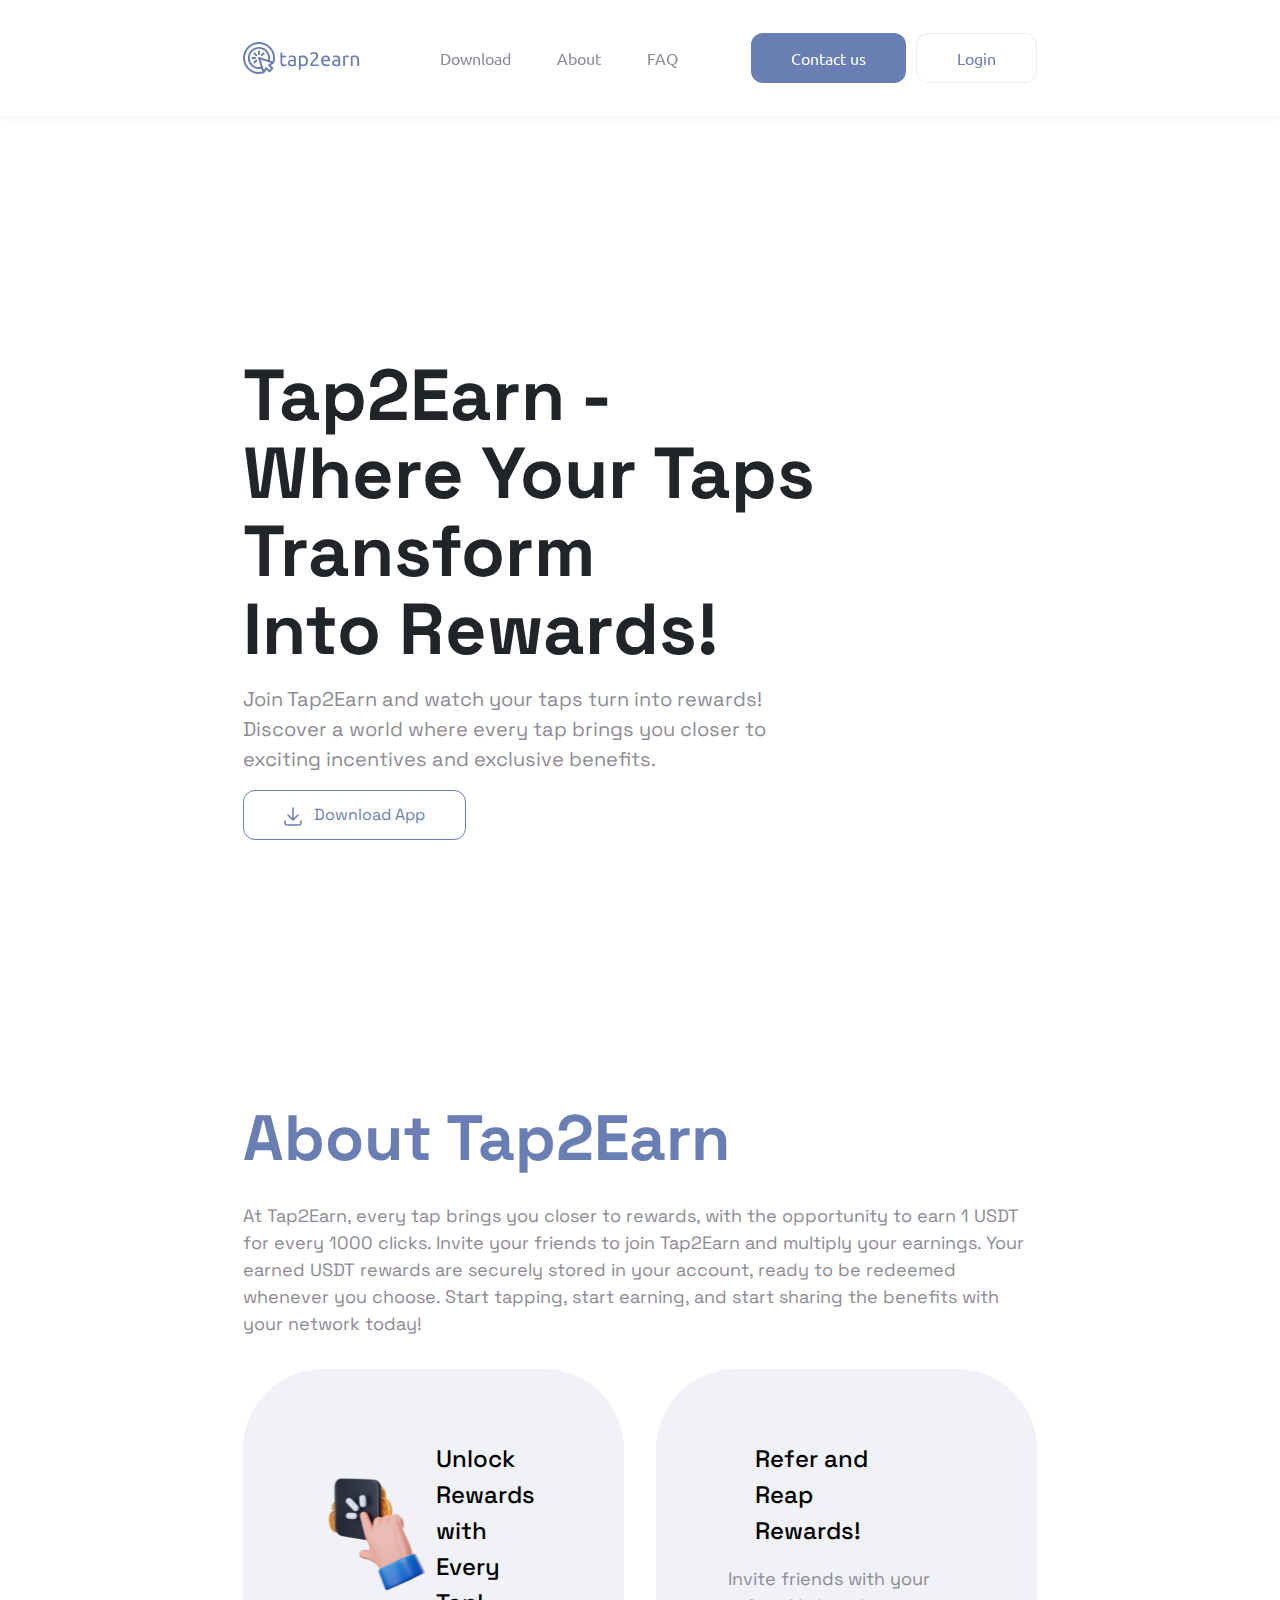
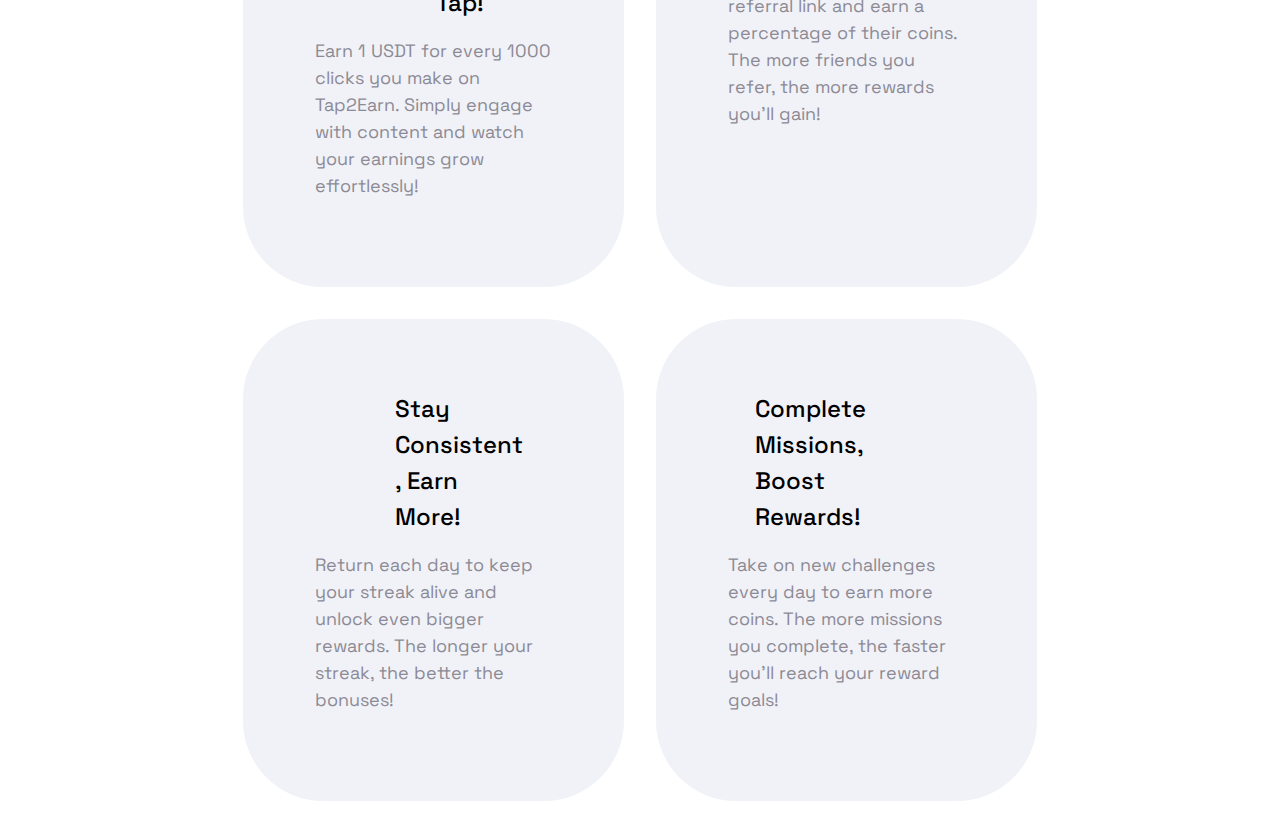
==== index.html @ a7a3ed44 "BA" ====
<!DOCTYPE html>
<html lang="en">

<head>
    <meta charset="UTF-8">
    <meta name="viewport" content="width=device-width, initial-scale=1.0">

    <link rel="preconnect" href="https://fonts.googleapis.com">
    <link rel="preconnect" href="https://fonts.gstatic.com" crossorigin>
    <link
        href="https://fonts.googleapis.com/css2?family=Funnel+Sans:ital,wght@0,300..800;1,300..800&family=Montserrat:ital,wght@0,100..900;1,100..900&family=Space+Grotesk:wght@300..700&family=Ubuntu:ital,wght@0,300;0,400;0,500;0,700;1,300;1,400;1,500;1,700&display=swap"
        rel="stylesheet">

    <link rel="preconnect" href="https://fonts.googleapis.com">
    <link rel="preconnect" href="https://fonts.gstatic.com" crossorigin>
    <link
        href="https://fonts.googleapis.com/css2?family=Funnel+Sans:ital,wght@0,300..800;1,300..800&family=Montserrat:ital,wght@0,100..900;1,100..900&family=Ubuntu:ital,wght@0,300;0,400;0,500;0,700;1,300;1,400;1,500;1,700&display=swap"
        rel="stylesheet">
    <link rel="stylesheet" href="https://cdnjs.cloudflare.com/ajax/libs/font-awesome/6.6.0/css/all.min.css"
        integrity="sha512-Kc323vGBEqzTmouAECnVceyQqyqdsSiqLQISBL29aUW4U/M7pSPA/gEUZQqv1cwx4OnYxTxve5UMg5GT6L4JJg=="
        crossorigin="anonymous" referrerpolicy="no-referrer" />
    <link href="https://cdn.jsdelivr.net/npm/bootstrap@5.3.3/dist/css/bootstrap.min.css" rel="stylesheet"
        integrity="sha384-QWTKZyjpPEjISv5WaRU9OFeRpok6YctnYmDr5pNlyT2bRjXh0JMhjY6hW+ALEwIH" crossorigin="anonymous">
    <link rel="stylesheet" href="/assets/css/style.css">
    <title>Document</title>
</head>

<body>

    <section id="navbar" class="navbar">
        <div class="narrowContainer">
            <nav class="nav">
                <div class="logo">
                    <img src="./assets/images/mainLogo.svg" alt="">
                </div>
                <div class="navItems">
                    <a href="#hero">Download</a>
                    <a href="#about">About</a>
                    <a href="">FAQ</a>
                </div>
                <div class="loginActions">
                    <button class="mainBtn blueBtn">Contact us</button>
                    <button class="mainBtn grayBorderBtn">Login</button>
                </div>
            </nav>
        </div>
    </section>

    <section id="hero" class="hero">
        <div class="narrowContainer">
            <div class="title">
                Tap2Earn - <br>
                Where Your Taps <br>
                Transform <br>
                Into Rewards!
            </div>
            <div class="subtitle">
                Join Tap2Earn and watch your taps turn into rewards! <br>
                Discover a world where every tap brings you closer to <br>
                exciting incentives and exclusive benefits. <br>
            </div>
            <button class="mainBtn blueBorderBtn">
                <img src="./assets/images/download.svg" alt="download" class="me-2">
                Download App
            </button>
        </div>
    </section>


    <section id="about" class="about">
        <div class="narrowContainer aboutContainer">
            <div class="title col-12">
                About Tap2Earn
            </div>
            <div class="subtitle col-12">
                At Tap2Earn, every tap brings you closer to rewards, with the opportunity to earn 1 USDT for every 1000
                clicks. Invite your friends to join Tap2Earn and multiply your earnings. Your earned USDT rewards are
                securely stored in your account, ready to be redeemed whenever you choose. Start tapping, start earning,
                and start sharing the benefits with your network today!
            </div>

            <div class="cardContainer col-xl-6 col-md-12 col-sm-12 pe-3 py-3">
                <div class="card rounded">
                    <div class="top">
                        <img src="./assets/images/card1.svg" alt="">
                        <div class="title">Unlock Rewards with Every Tap!</div>
                    </div>
                    <div class="subtitle">
                        Earn 1 USDT for every 1000 clicks you make on Tap2Earn. Simply engage with content and watch
                        your earnings grow effortlessly!
                    </div>
                </div>
            </div>

            <div class="cardContainer col-xl-6 col-md-12 col-sm-12 ps-3 py-3">
                <div class="card rounded">
                    <div class="top">
                        <div class="title">Refer and Reap Rewards!</div>
                        <img src="./assets/images/card2.svg" alt="">
                    </div>
                    <div class="subtitle">
                        Invite friends with your referral link and earn a percentage of their coins. The more friends
                        you refer, the more rewards you’ll gain!
                    </div>
                </div>
            </div>

            <div class="cardContainer col-xl-6 col-md-12 col-sm-12 pe-3 py-3">
                <div class="card rounded">
                    <div class="top">
                        <img src="./assets/images/card3.svg" alt="">
                        <div class="title">Stay Consistent, Earn More!</div>
                    </div>
                    <div class="subtitle">
                        Return each day to keep your streak alive and unlock even bigger rewards. The longer your
                        streak, the better the bonuses!
                    </div>
                </div>
            </div>

            <div class="cardContainer col-xl-6 col-md-12 col-sm-12 ps-3 py-3">
                <div class="card rounded">
                    <div class="top">
                        <div class="title">Complete Missions, Boost Rewards!</div>
                        <img src="./assets/images/card4.svg" alt="">
                    </div>
                    <div class="subtitle">
                        Take on new challenges every day to earn more coins. The more missions you complete, the faster
                        you’ll reach your reward goals!
                    </div>
                </div>
            </div>

        </div>
    </section>

</body>

</html>
---- assets/css/style.css ----
/* Variables */

:root {
    --gray: #8D8A95;
    --lightGray: #ECEBEC;
    --blue:#697FB4;
    --white : #fff;
    --cardGray: #F0F2F8;

    --btnRadius: 12px;
  }



/* Common */


*{
    margin: 0;
    padding: 0;
    box-sizing: border-box;
}

body{
    font-family: "Ubuntu", serif;
}

.narrowContainer{
    width: 62% !important;
    margin: 0 auto;
}

.mainBtn{
    outline: none;
    background-color: transparent;
    padding: 12px 40px;
    border-radius: var(--btnRadius);
    border: none;
    font-weight: 400;
    width: fit-content;
}

.blueBtn{
    background-color: var(--blue);
    color: var(--white)
}

.grayBorderBtn{
    border: 1px solid var(--lightGray);
    color: var(--blue);
}

.blueBorderBtn{
    border: 1px solid var(--blue);
    color: var(--blue);
}

.rounded{
    border-radius: 80px !important;
}

.halfRounded{
    border-radius: 80px;
    border-top-right-radius: 0;
    border-bottom-left-radius: 0;
}


/* Navbar */


.navbar{
    box-shadow: 0px 4px 4px 0px #697FB40F;
    background-color: var(--white);
    position: sticky;
    top: 0;
}

.nav{
    height: 100px;
    width: 100%;
    display: flex;
    justify-content: space-between;
    align-items: center;
}

.navbar .logo{
    cursor: pointer;
}

.navbar .navItems{
    width: 30%;
    display: flex;
    justify-content: space-between;
    font-weight: 400;
}

.navbar .navItems a{
    color: var(--gray);
    text-decoration: none;
}

.navbar .loginActions{
    display: flex;
    gap: 10px;
}


/* Hero */

.hero{
    margin-top: 240px;
    font-family: "Space Grotesk", sans-serif;
}

.hero .title{
    font-size: 72px;
    font-weight: 700;
    cursor: default;
    line-height: 78px;
}

.hero .subtitle{
    margin: 16px 0;
    color: var(--gray);
    font-size: 20px;
}


/* About */

.about{
    font-family: "Space Grotesk", sans-serif;
    margin-top: 250px;
}

.aboutContainer{
    display: flex;
    flex-wrap: wrap;
}

.about .title{
    font-size: 64px;
    color: var(--blue);
    font-weight: 700;
}

.about .subtitle{
    margin: 16px 0;
    color: var(--gray);
    font-size: 18px;
}

.cardContainer{
    display: flex;
}

.cardContainer .top {
    display: flex;
    justify-content: space-around;
    align-items: center;
}

.cardContainer .top .title{
    width: 55%;
    font-size: 24px;
    color: black;
    font-weight: 500;

}

.card{
    border: 0;
    padding: 72px;
    background-color: var(--cardGray);
    flex: 1;
}
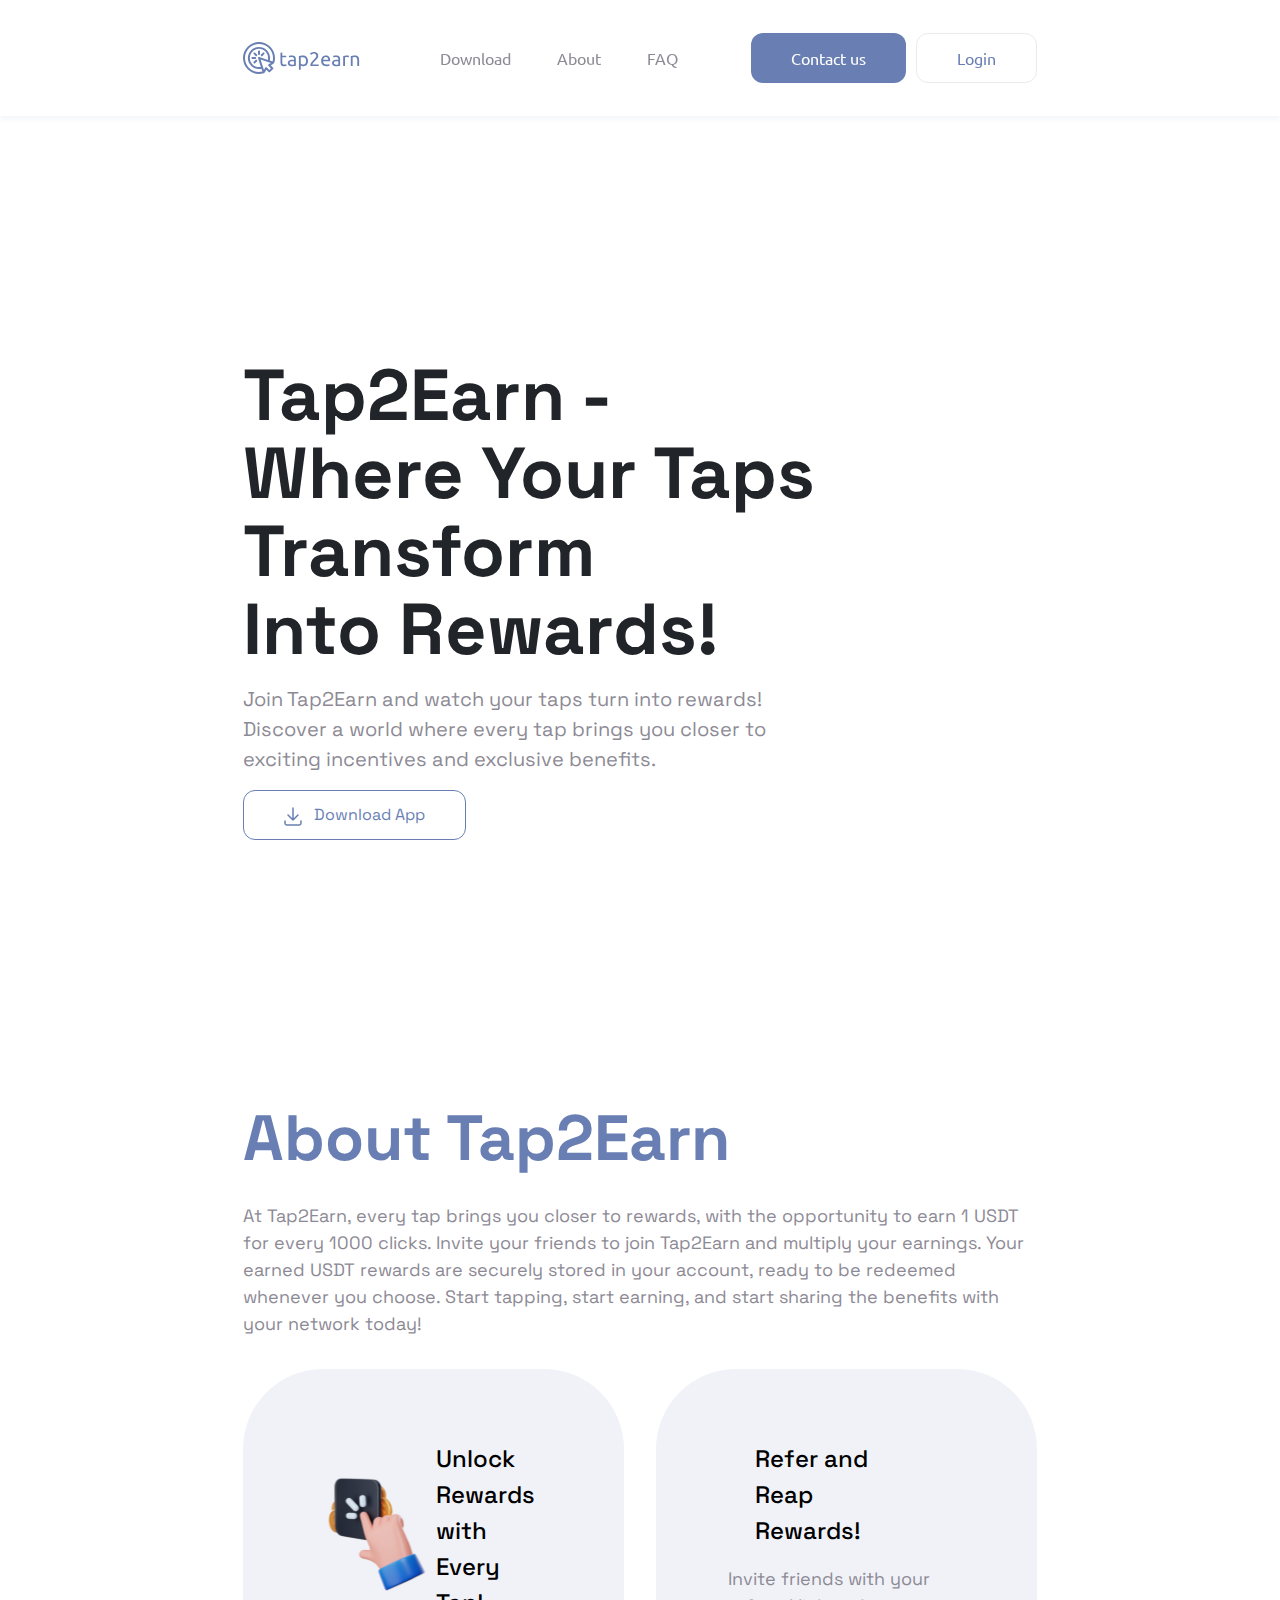
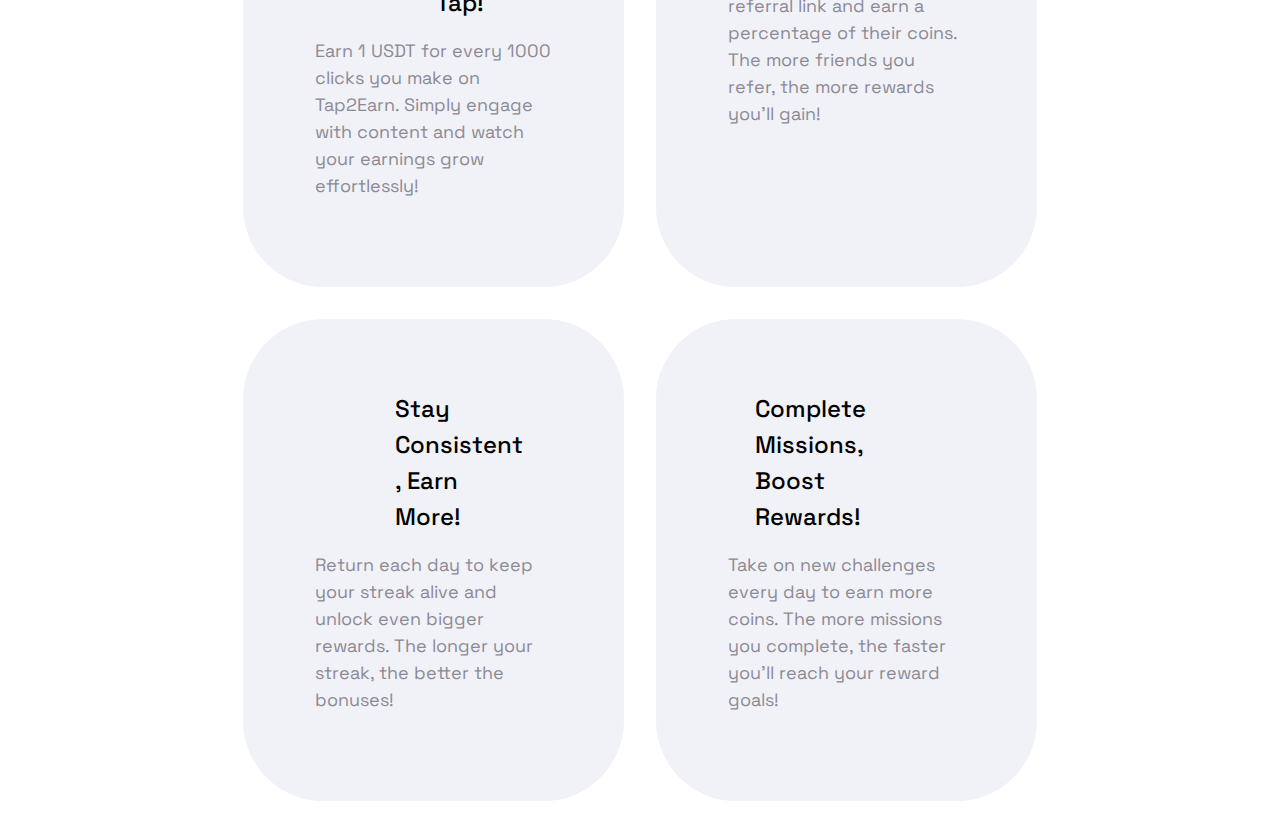
==== commit cb6a3c8b: "bA" ====
--- a/index.html
+++ b/index.html
@@ -64,6 +64,8 @@
                 Download App
             </button>
         </div>
+
+        <img src="./assets/images/hero.svg" alt="" class="heroImg">
     </section>
 
 
--- a/assets/css/style.css
+++ b/assets/css/style.css
@@ -73,6 +73,7 @@
     box-shadow: 0px 4px 4px 0px #697FB40F;
     background-color: var(--white);
     position: sticky;
+    z-index: 10;
     top: 0;
 }
 
@@ -111,6 +112,7 @@
 .hero{
     margin-top: 240px;
     font-family: "Space Grotesk", sans-serif;
+    position: relative;
 }
 
 .hero .title{
@@ -124,6 +126,13 @@
     margin: 16px 0;
     color: var(--gray);
     font-size: 20px;
+}
+
+.heroImg{
+    position: absolute;
+    right: 0;
+    top: -50px;
+    width: 35%;
 }
 
 
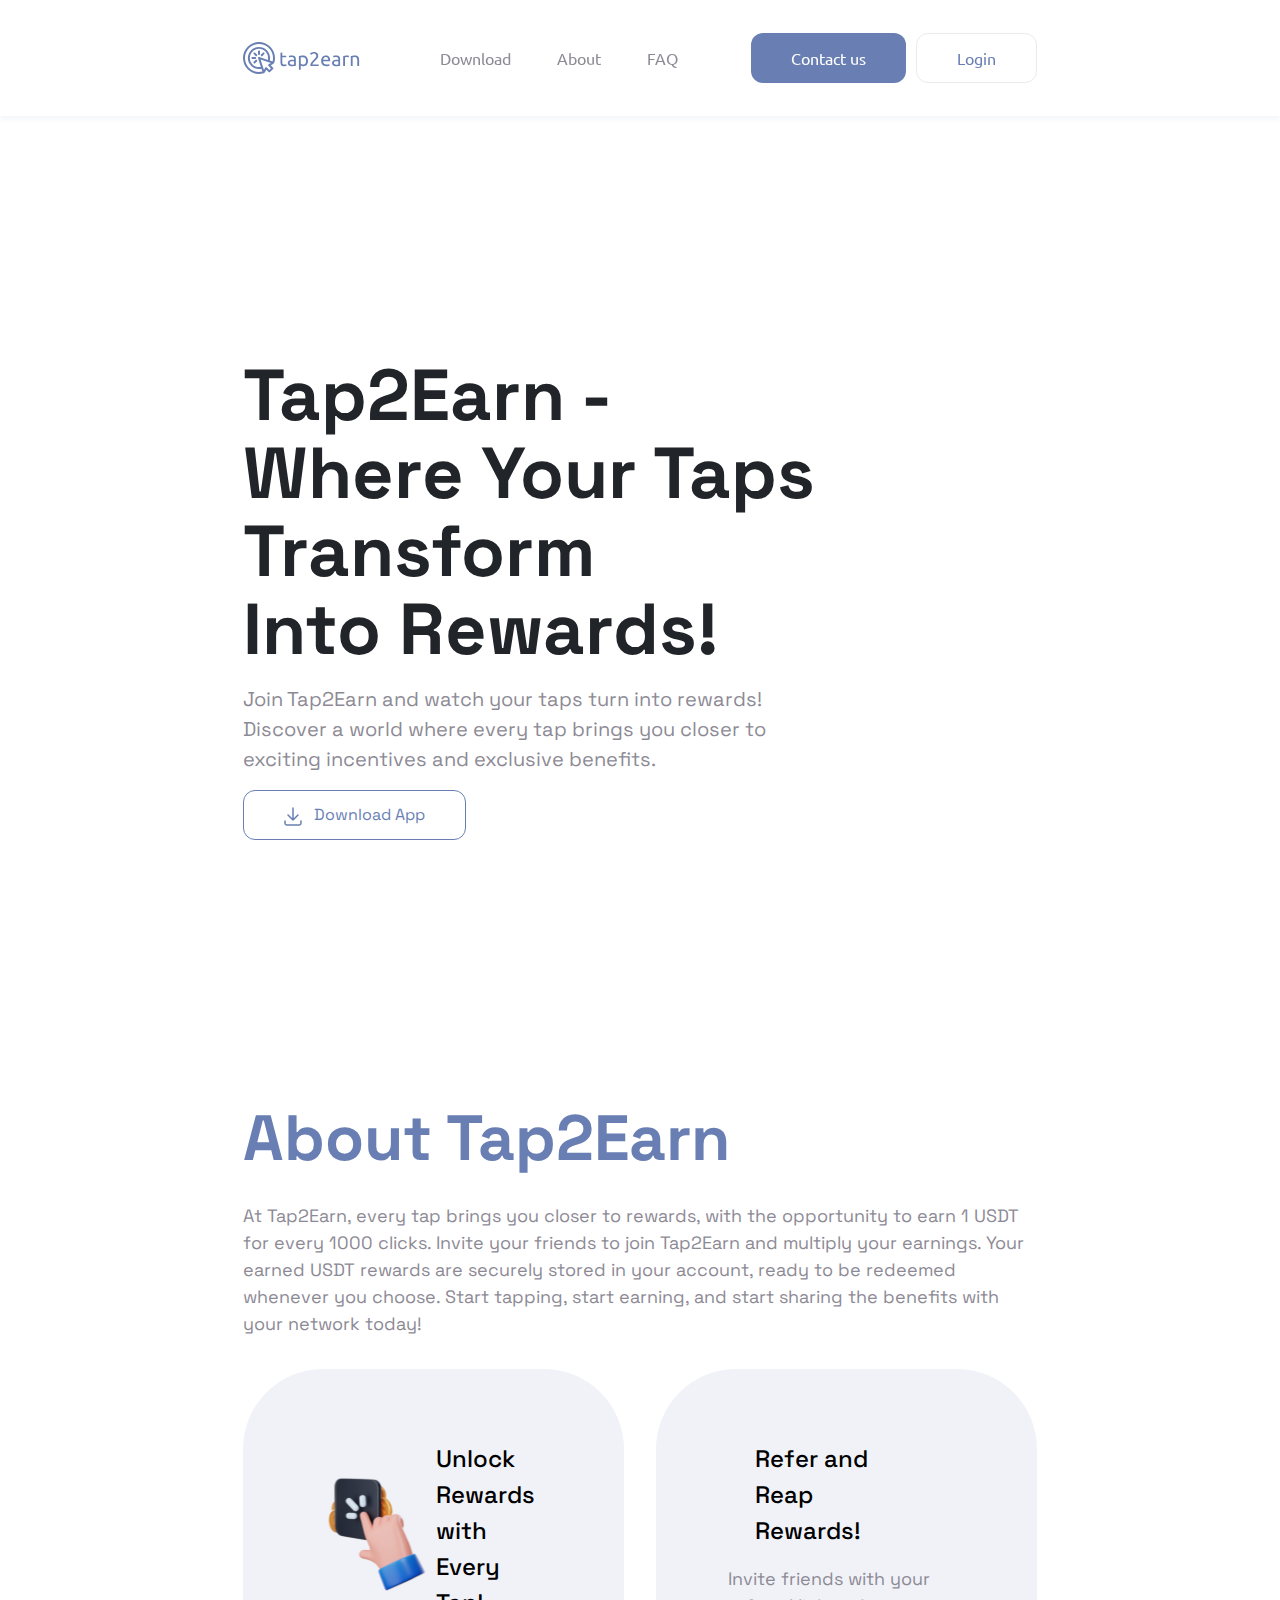
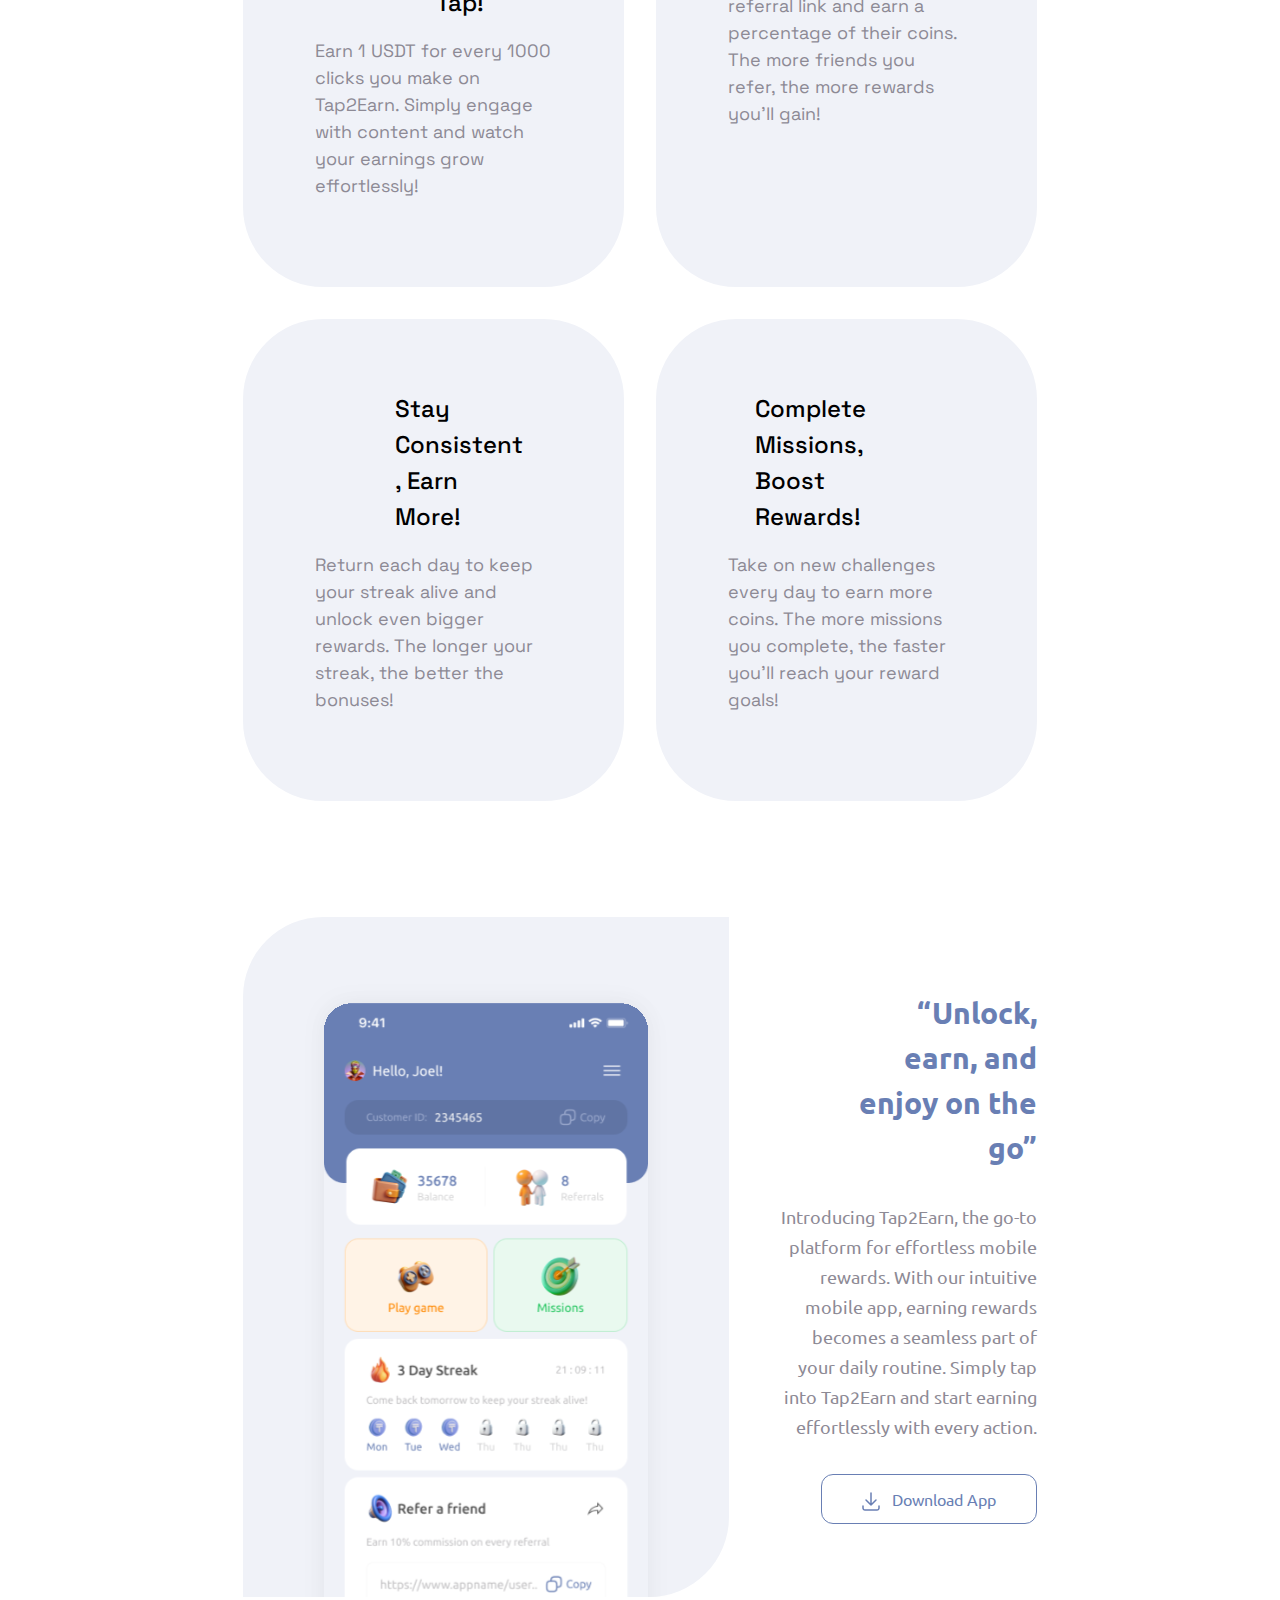
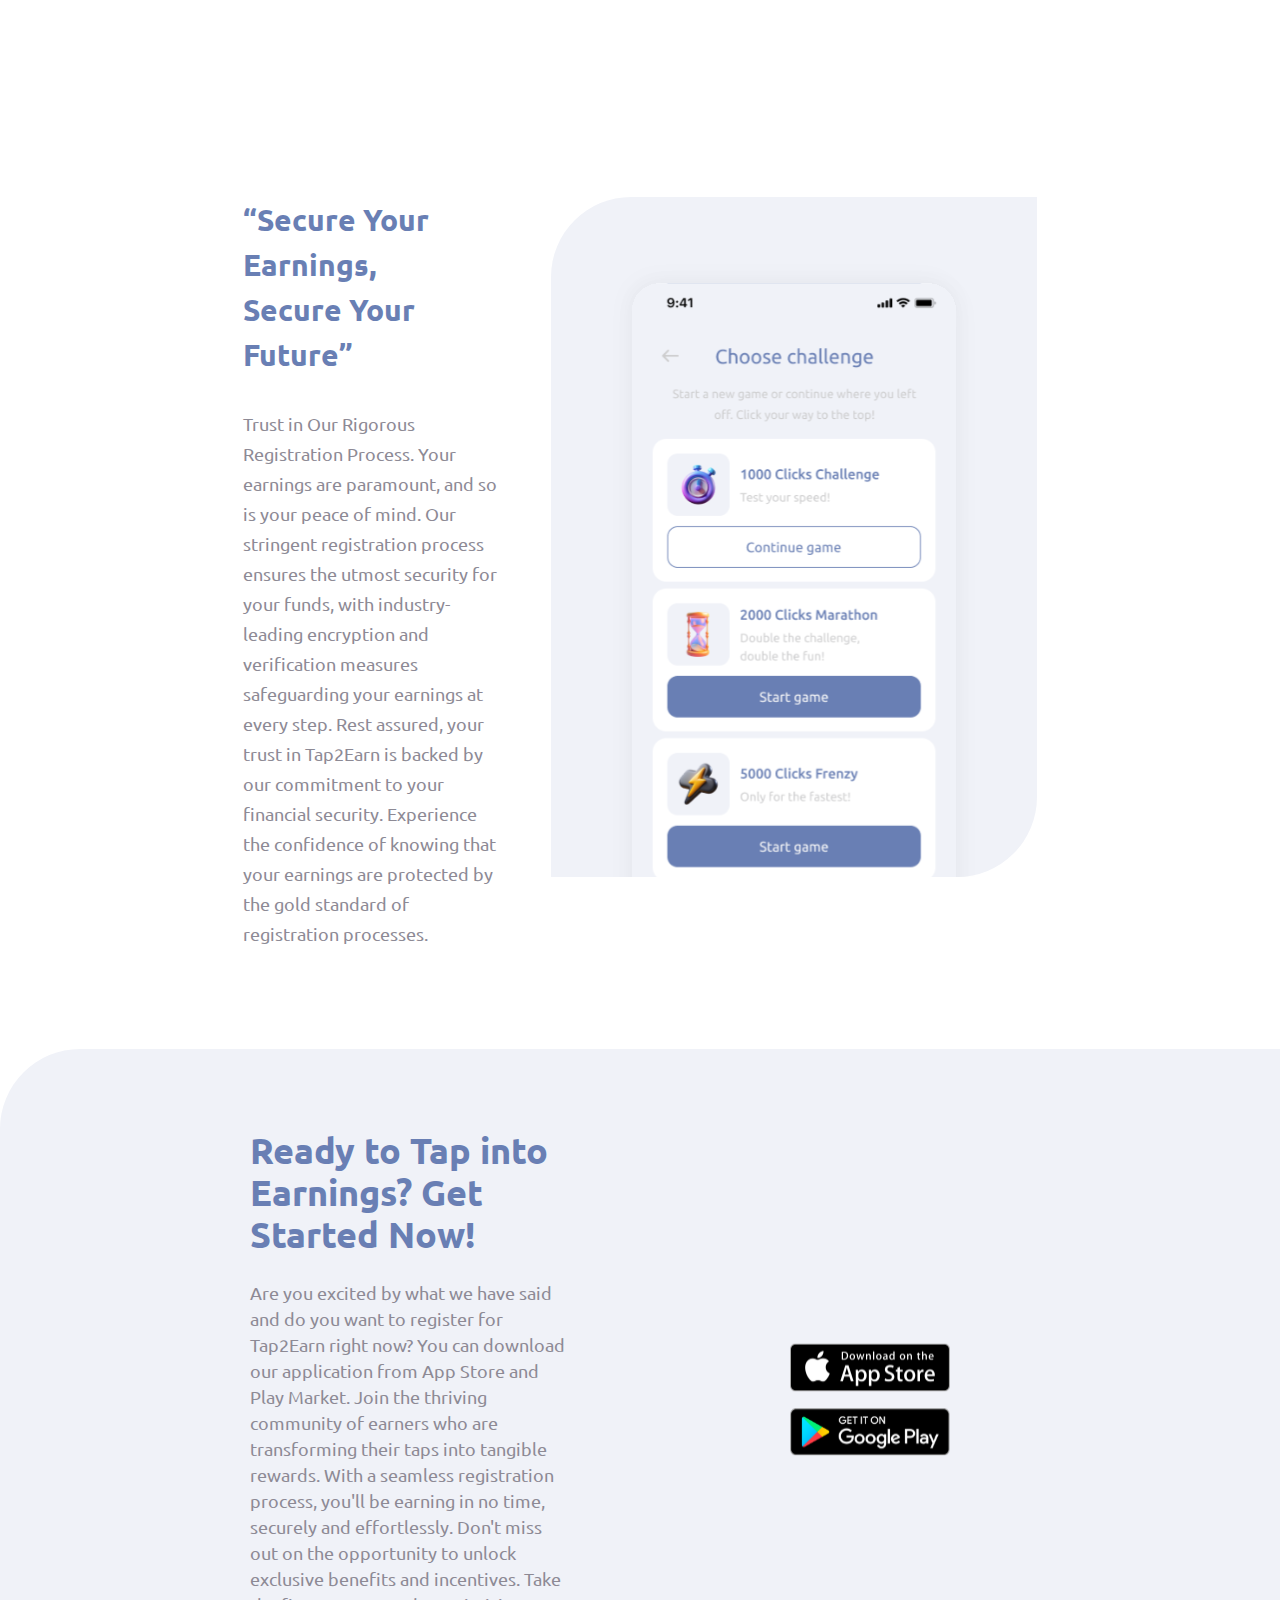
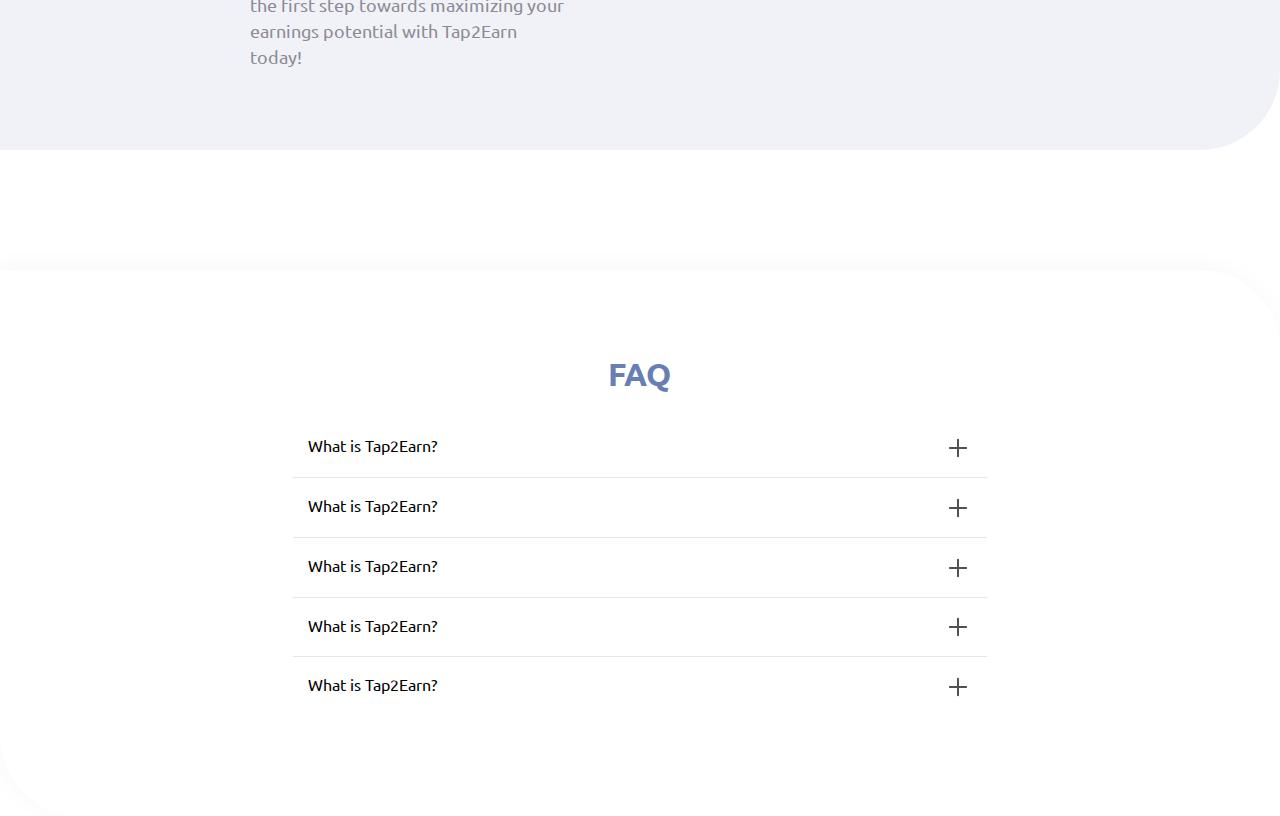
==== commit f4efd697: "BA" ====
--- a/index.html
+++ b/index.html
@@ -23,6 +23,8 @@
         integrity="sha384-QWTKZyjpPEjISv5WaRU9OFeRpok6YctnYmDr5pNlyT2bRjXh0JMhjY6hW+ALEwIH" crossorigin="anonymous">
     <link rel="stylesheet" href="/assets/css/style.css">
     <title>Document</title>
+
+    <script src="./assets/js/main.js"></script>
 </head>
 
 <body>
@@ -68,7 +70,6 @@
         <img src="./assets/images/hero.svg" alt="" class="heroImg">
     </section>
 
-
     <section id="about" class="about">
         <div class="narrowContainer aboutContainer">
             <div class="title col-12">
@@ -132,7 +133,143 @@
                     </div>
                 </div>
             </div>
-
+        </div>
+    </section>
+
+    <section id="info" class="info">
+        <div class="narrowContainer infoContainer">
+            <div class="col-6">
+                <div class="card halfRounded">
+                    <img src="./assets/images/info1.svg" alt="">
+                </div>
+            </div>
+            <div class="col-6 infoText">
+                <div class="title">
+                    “Unlock, earn, and enjoy on the go”
+                </div>
+                <div class="subtitle">
+                    Introducing Tap2Earn,
+                    the go-to platform for effortless
+                    mobile rewards. With our intuitive mobile app,
+                    earning rewards becomes a seamless
+                    part of your daily routine. Simply tap into
+                    Tap2Earn and start earning effortlessly with every action.
+                </div>
+                <button class="mainBtn blueBorderBtn">
+                    <img src="./assets/images/download.svg" alt="download" class="me-2">
+                    Download App
+                </button>
+            </div>
+
+            <div class="col-6 infoText second">
+                <div class="title">
+                    “Secure Your Earnings, Secure Your Future”
+                </div>
+                <div class="subtitle">
+                    Trust in Our Rigorous Registration Process.
+                    Your earnings are paramount, and so is your
+                    peace of mind. Our stringent registration process
+                    ensures the utmost security for your funds,
+                    with industry-leading encryption and verification
+                    measures safeguarding your earnings at every step.
+                    Rest assured, your trust in Tap2Earn is backed by
+                    our commitment to your financial security. Experience
+                    the confidence of knowing that your earnings are protected
+                    by the gold standard of registration processes.
+                </div>
+            </div>
+            <div class="col-6">
+                <div class="card halfRounded">
+                    <img src="./assets/images/info2.svg" alt="">
+                </div>
+            </div>
+        </div>
+    </section>
+
+
+    <section id="download" class="download">
+        <div class="card halfRounded">
+            <div class="col-3">
+                <div class="title">Ready to Tap into Earnings? Get Started Now!</div>
+                <div class="subtitle">
+                    Are you excited by what we have said and do you want to register for Tap2Earn right
+                    now? You can download our application from App Store and Play Market. Join the thriving community of
+                    earners who are transforming their taps into tangible rewards. With a seamless registration process,
+                    you'll be earning in no time, securely and effortlessly. Don't miss out on the opportunity to unlock
+                    exclusive benefits and incentives. Take the first step towards maximizing your earnings potential
+                    with
+                    Tap2Earn today!
+                </div>
+            </div>
+            <div class="col-3 d-flex justify-content-center align-items-center flex-column gap-3">
+                <div class="downloadBtn">
+                    <img src="./assets/images/Apple.svg" alt="">
+                </div>
+                <div class="downloadBtn">
+                    <img src="./assets/images/Google.svg" alt="">
+                </div>
+            </div>
+        </div>
+    </section>
+
+    <section id="FAQ" class="FAQ halfRoundedReverse">
+        <div class="narrowContainer faqContainer">
+            <div class="title w-100 text-center">
+                FAQ
+            </div>
+
+            <div class="accordion">
+                <div class="accordion-item">
+                    <button class="accordion-header"> 
+                        <span>What is Tap2Earn?</span>
+                        <span><img src="./assets/images/accordionIcon.svg" alt=""></span>
+                    </button>
+                    <div class="accordion-content">
+                        <p>Lorem ipsum dolor sit amet consectetur adipisicing elit. Non quis exercitationem est quae
+                            illum voluptatem laboriosam laborum? Autem ad nobis deleniti ducimus? Sapiente, odio?</p>
+                    </div>
+                </div>
+                <div class="accordion-item">
+                    <button class="accordion-header">
+                        <span>What is Tap2Earn?</span>
+                        <span><img src="./assets/images/accordionIcon.svg" alt=""></span>
+                    </button>
+                    <div class="accordion-content">
+                        <p>Lorem ipsum dolor sit amet consectetur adipisicing elit. Non quis exercitationem est quae
+                            illum voluptatem laboriosam laborum? Autem ad nobis deleniti ducimus? Sapiente, odio?</p>
+                    </div>
+                </div>
+                <div class="accordion-item">
+                    <button class="accordion-header">
+                        <span>What is Tap2Earn?</span>
+                        <span><img src="./assets/images/accordionIcon.svg" alt=""></span>
+                    </button>
+                    <div class="accordion-content">
+                        <p>Lorem ipsum dolor sit amet consectetur adipisicing elit. Non quis exercitationem est quae
+                            illum voluptatem laboriosam laborum? Autem ad nobis deleniti ducimus? Sapiente, odio?</p>
+                    </div>
+                </div>
+                <div class="accordion-item">
+                    <button class="accordion-header">
+                        <span>What is Tap2Earn?</span>
+                        <span><img src="./assets/images/accordionIcon.svg" alt=""></span>
+                    </button>
+                    <div class="accordion-content">
+                        <p>Lorem ipsum dolor sit amet consectetur adipisicing elit. Non quis exercitationem est quae
+                            illum voluptatem laboriosam laborum? Autem ad nobis deleniti ducimus? Sapiente, odio?</p>
+                    </div>
+                </div>
+                <div class="accordion-item">
+                    <button class="accordion-header">
+                        <span>What is Tap2Earn?</span>
+                        <span><img src="./assets/images/accordionIcon.svg" alt=""></span>
+                    </button>
+                    <div class="accordion-content">
+                        <p>Lorem ipsum dolor sit amet consectetur adipisicing elit. Non quis exercitationem est quae
+                            illum voluptatem laboriosam laborum? Autem ad nobis deleniti ducimus? Sapiente, odio?</p>
+                    </div>
+                </div>
+            </div>
         </div>
     </section>
 
--- a/assets/css/style.css
+++ b/assets/css/style.css
@@ -3,34 +3,34 @@
 :root {
     --gray: #8D8A95;
     --lightGray: #ECEBEC;
-    --blue:#697FB4;
-    --white : #fff;
+    --blue: #697FB4;
+    --white: #fff;
     --cardGray: #F0F2F8;
 
     --btnRadius: 12px;
-  }
+}
 
 
 
 /* Common */
 
 
-*{
+* {
     margin: 0;
     padding: 0;
     box-sizing: border-box;
 }
 
-body{
+body {
     font-family: "Ubuntu", serif;
 }
 
-.narrowContainer{
+.narrowContainer {
     width: 62% !important;
     margin: 0 auto;
 }
 
-.mainBtn{
+.mainBtn {
     outline: none;
     background-color: transparent;
     padding: 12px 40px;
@@ -40,36 +40,42 @@
     width: fit-content;
 }
 
-.blueBtn{
+.blueBtn {
     background-color: var(--blue);
     color: var(--white)
 }
 
-.grayBorderBtn{
+.grayBorderBtn {
     border: 1px solid var(--lightGray);
     color: var(--blue);
 }
 
-.blueBorderBtn{
+.blueBorderBtn {
     border: 1px solid var(--blue);
     color: var(--blue);
 }
 
-.rounded{
+.rounded {
     border-radius: 80px !important;
 }
 
-.halfRounded{
+.halfRounded {
     border-radius: 80px;
     border-top-right-radius: 0;
     border-bottom-left-radius: 0;
 }
 
+.halfRoundedReverse {
+    border-radius: 80px;
+    border-top-left-radius: 0;
+    border-bottom-right-radius: 0;
+}
+
 
 /* Navbar */
 
 
-.navbar{
+.navbar {
     box-shadow: 0px 4px 4px 0px #697FB40F;
     background-color: var(--white);
     position: sticky;
@@ -77,7 +83,7 @@
     top: 0;
 }
 
-.nav{
+.nav {
     height: 100px;
     width: 100%;
     display: flex;
@@ -85,23 +91,23 @@
     align-items: center;
 }
 
-.navbar .logo{
+.navbar .logo {
     cursor: pointer;
 }
 
-.navbar .navItems{
+.navbar .navItems {
     width: 30%;
     display: flex;
     justify-content: space-between;
     font-weight: 400;
 }
 
-.navbar .navItems a{
+.navbar .navItems a {
     color: var(--gray);
     text-decoration: none;
 }
 
-.navbar .loginActions{
+.navbar .loginActions {
     display: flex;
     gap: 10px;
 }
@@ -109,26 +115,26 @@
 
 /* Hero */
 
-.hero{
+.hero {
     margin-top: 240px;
     font-family: "Space Grotesk", sans-serif;
     position: relative;
 }
 
-.hero .title{
+.hero .title {
     font-size: 72px;
     font-weight: 700;
     cursor: default;
     line-height: 78px;
 }
 
-.hero .subtitle{
+.hero .subtitle {
     margin: 16px 0;
     color: var(--gray);
     font-size: 20px;
 }
 
-.heroImg{
+.heroImg {
     position: absolute;
     right: 0;
     top: -50px;
@@ -138,29 +144,29 @@
 
 /* About */
 
-.about{
+.about {
     font-family: "Space Grotesk", sans-serif;
     margin-top: 250px;
 }
 
-.aboutContainer{
+.aboutContainer {
     display: flex;
     flex-wrap: wrap;
 }
 
-.about .title{
+.about .title {
     font-size: 64px;
     color: var(--blue);
     font-weight: 700;
 }
 
-.about .subtitle{
+.about .subtitle {
     margin: 16px 0;
     color: var(--gray);
     font-size: 18px;
 }
 
-.cardContainer{
+.cardContainer {
     display: flex;
 }
 
@@ -170,7 +176,7 @@
     align-items: center;
 }
 
-.cardContainer .top .title{
+.cardContainer .top .title {
     width: 55%;
     font-size: 24px;
     color: black;
@@ -178,10 +184,176 @@
 
 }
 
-.card{
+.card {
     border: 0;
     padding: 72px;
     background-color: var(--cardGray);
     flex: 1;
 }
 
+
+/* Info section */
+
+.infoContainer {
+    display: flex;
+    flex-wrap: wrap;
+}
+
+.infoContainer>div {
+    margin: 100px 0;
+}
+
+.infoContainer .card {
+    width: 486px;
+    height: 680px;
+    position: relative;
+    padding: 0;
+}
+
+.infoContainer .card img {
+    width: 373px;
+    height: 100%;
+    position: absolute;
+    bottom: 0;
+    left: 50%;
+    transform: translateX(-50%);
+}
+
+.infoContainer .infoText {
+    display: flex;
+    flex-direction: column;
+    justify-content: center;
+    align-items: end;
+    text-align: right;
+    gap: 32px;
+}
+
+.infoContainer .infoText.second {
+    align-items: start;
+    text-align: start;
+}
+
+.infoContainer .infoText .title {
+    font-size: 30px;
+    font-weight: 700;
+    color: var(--blue);
+    width: 50%;
+}
+
+.infoContainer .infoText .subtitle {
+    font-size: 18px;
+    font-weight: 400;
+    color: var(--gray);
+    width: 65%;
+    line-height: 30px;
+}
+
+.infoContainer .col-6:last-child {
+    display: flex;
+    justify-content: end;
+}
+
+.infoContainer .col-6:last-child .card {
+    flex: none;
+}
+
+
+/* Download */
+
+.download .card {
+    display: flex;
+    justify-content: center;
+    gap: 140px;
+    flex-direction: row;
+    padding: 80px 0;
+}
+
+.download .card .title {
+    font-size: 36px;
+    font-weight: 700;
+    color: var(--blue);
+    line-height: 42px;
+}
+
+.download .card .subtitle {
+    margin-top: 25px;
+    font-size: 18px;
+    font-weight: 400;
+    color: var(--gray);
+    line-height: 26px;
+}
+
+.downloadBtn {
+    cursor: pointer;
+}
+
+
+/* FAQ */
+
+.FAQ {
+    margin-top: 120px;
+    box-shadow: 4px 4px 24px 0px #1F1F1F08;
+    box-shadow: -4px -4px 24px 0px #00000008;
+    padding: 80px;
+}
+
+.faqContainer .title {
+    font-weight: 700;
+    font-size: 32px;
+    color: var(--blue);
+}
+
+.accordion {
+    width: 100%;
+    margin: 20px auto;
+    border-radius: 8px;
+    overflow: hidden;
+}
+
+.accordion-item {
+    border: none;
+    border-bottom: 1px solid #e7e7e7;
+}
+
+.accordion-item:last-child {
+    border-bottom: none;
+}
+
+.accordion-item p{
+    font-weight: 400;
+    font-size: 18px;
+}
+
+.accordion-header {
+    width: 100%;
+    display: flex;
+    justify-content: space-between;
+    background-color: var(--white);
+    border: none;
+    padding: 15px;
+    font-size: 16px;
+    cursor: pointer;
+    outline: none;
+    transition: background-color 0.3s;
+}
+
+.accordion-header:hover {
+    background-color: #eaeaea;
+}
+
+.accordion-content {
+    max-height: 0;
+    overflow: hidden;
+    padding: 0 15px;
+    background-color: #fff;
+    transition: max-height 0.3s ease-out, padding 0.3s ease-out;
+}
+
+.accordion-content p {
+    margin: 15px 0;
+}
+
+.accordion-content.open {
+    max-height: 200px;
+    padding: 15px;
+}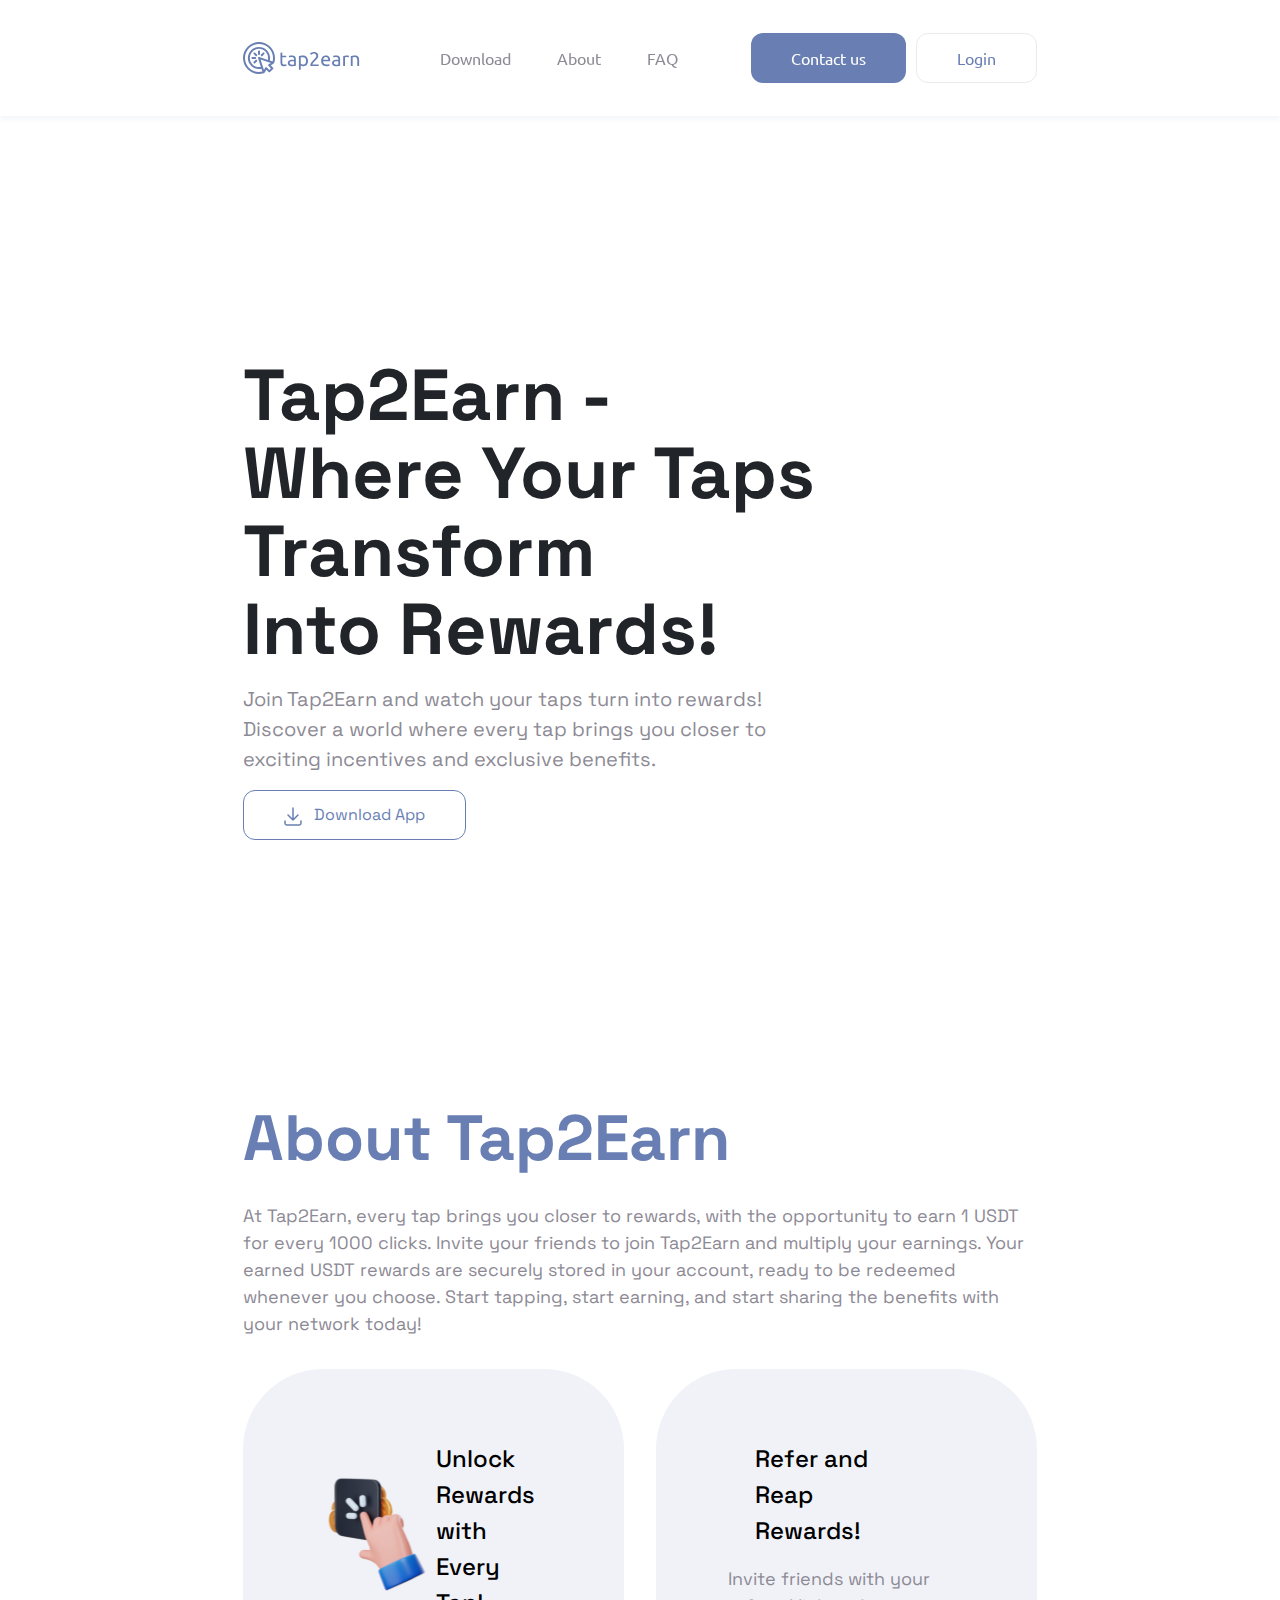
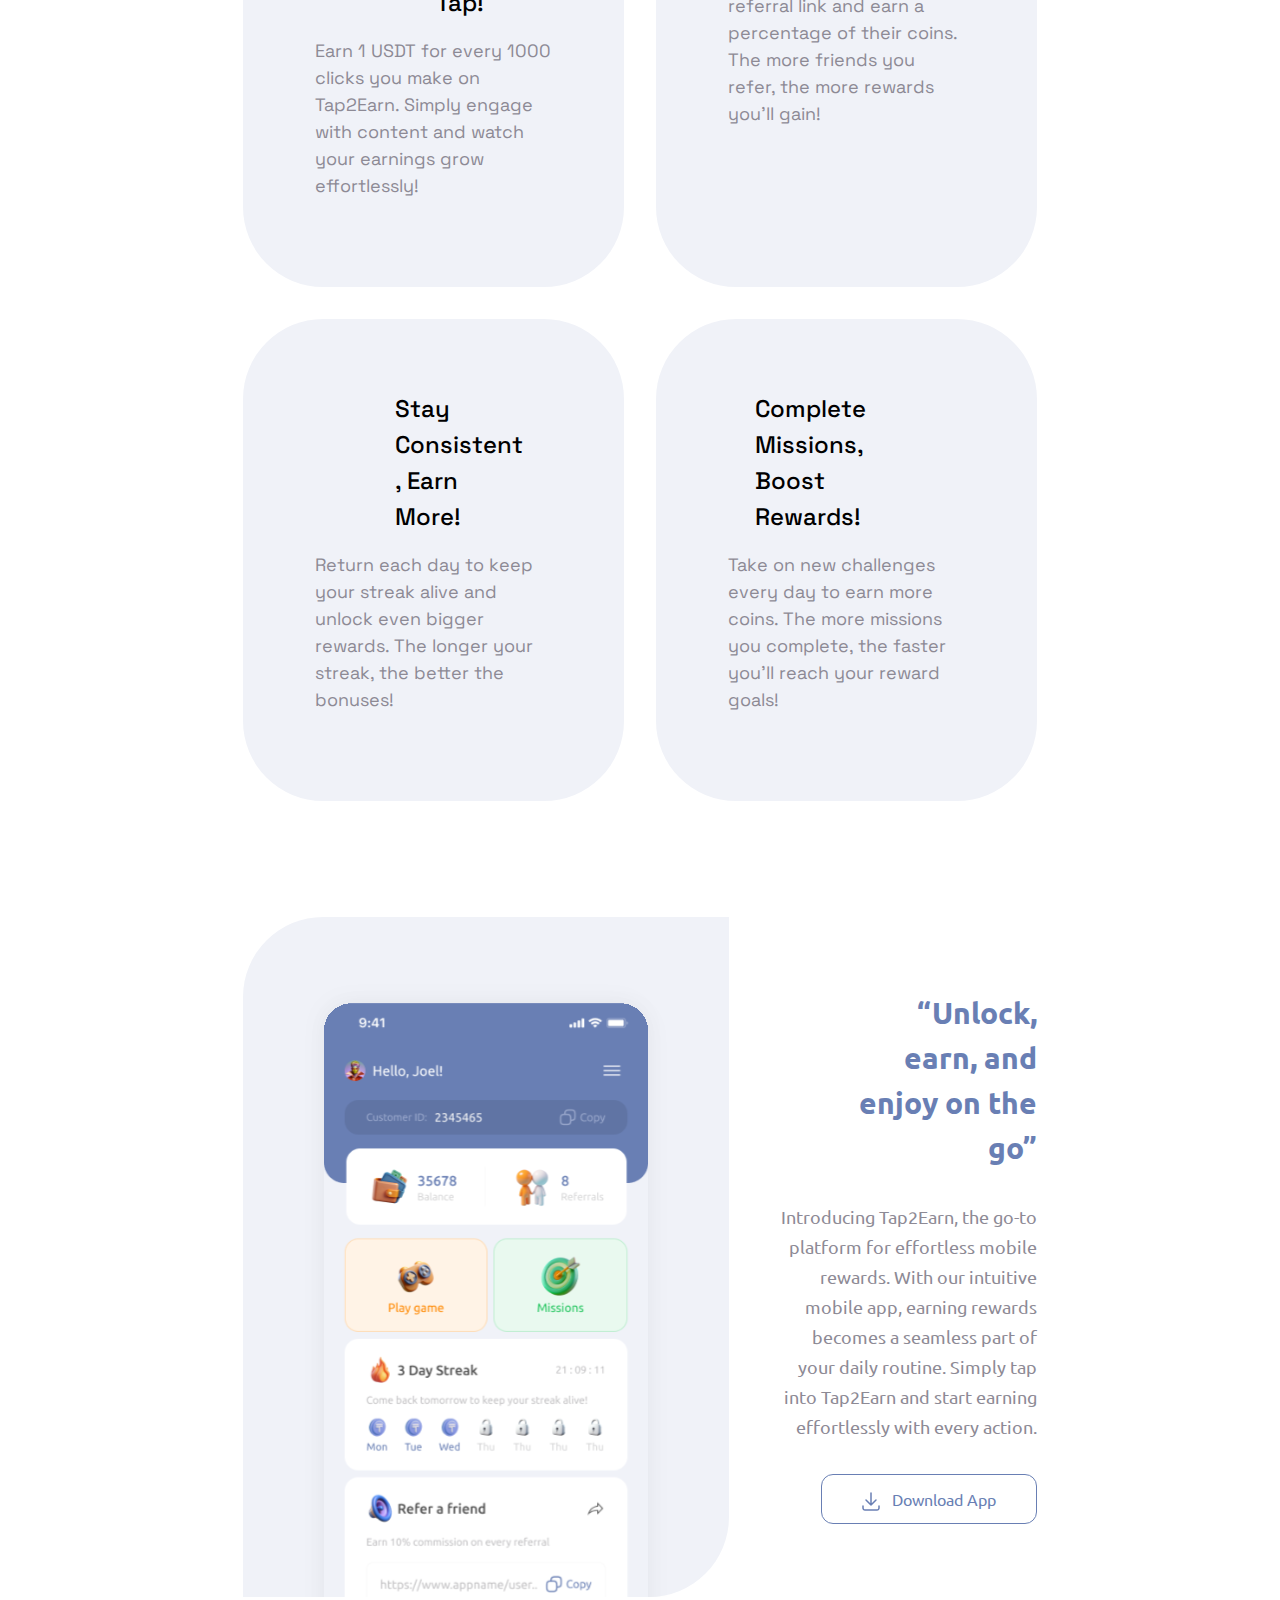
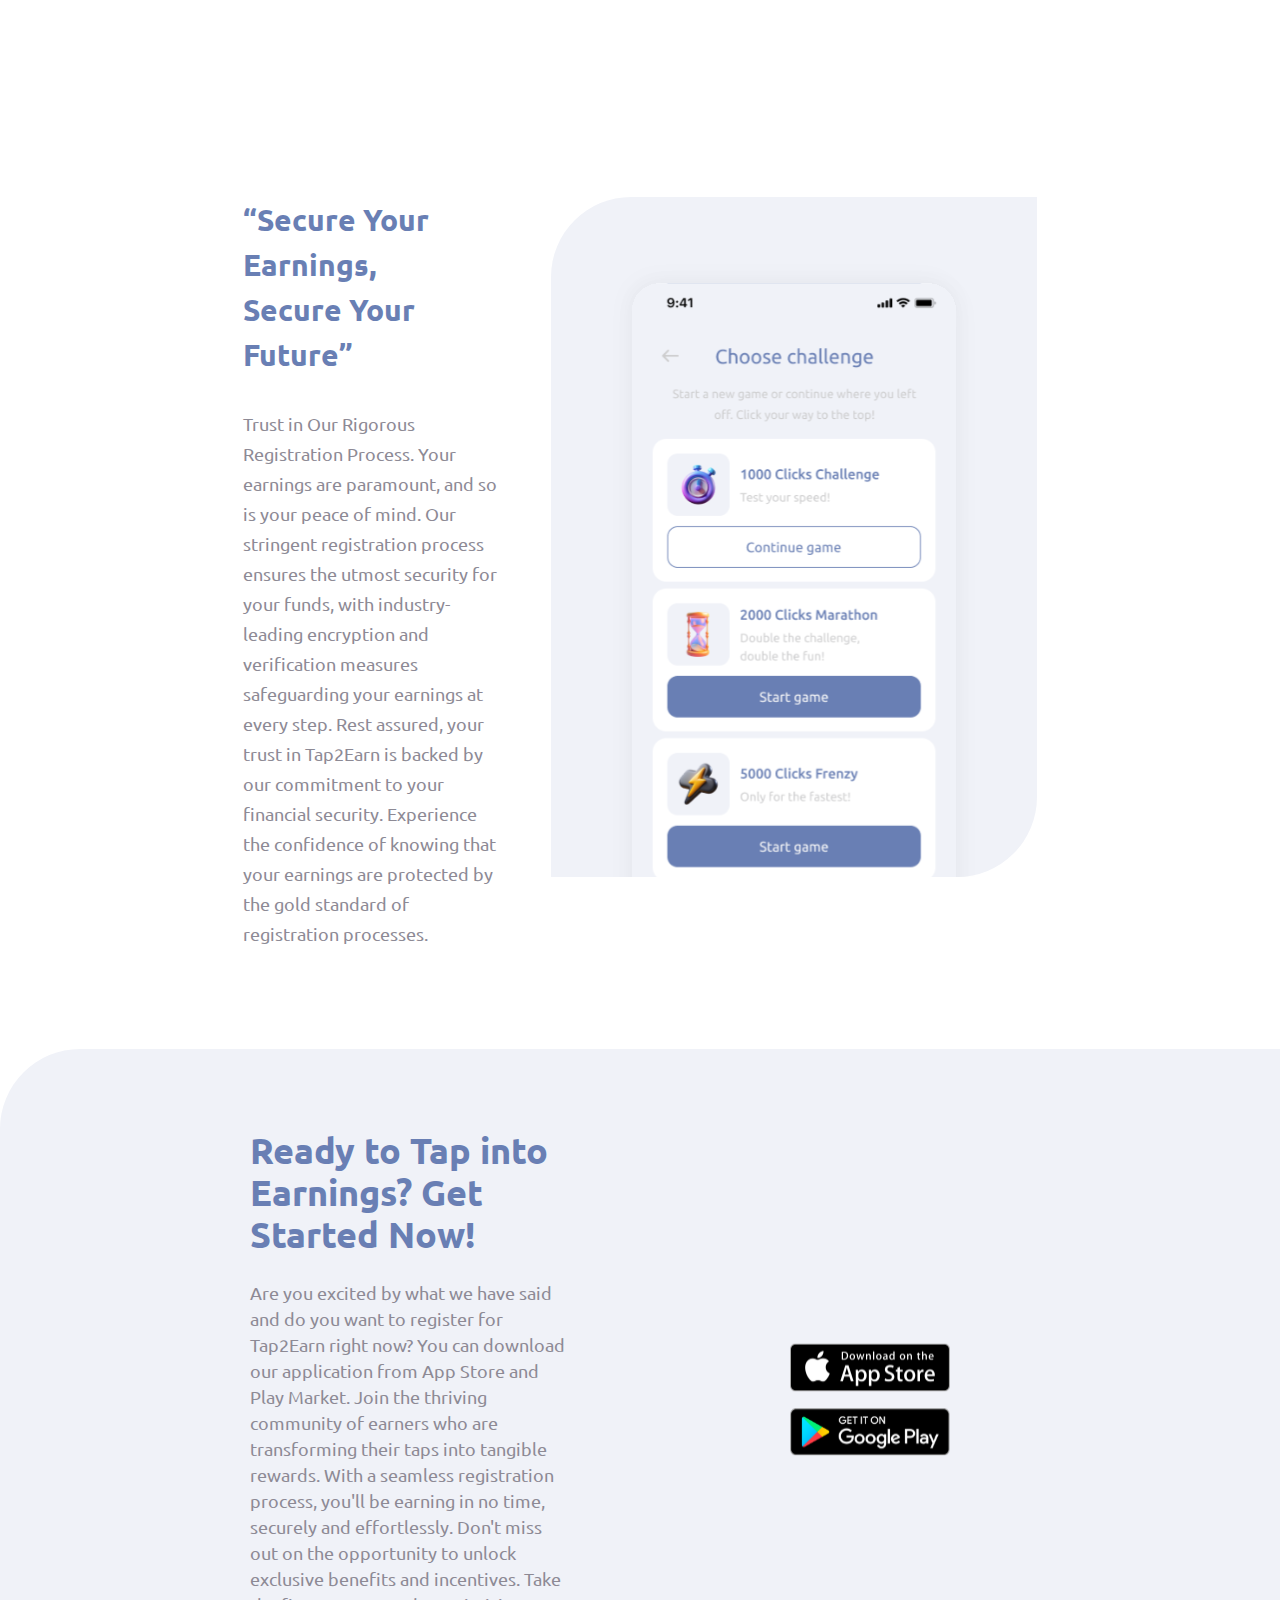
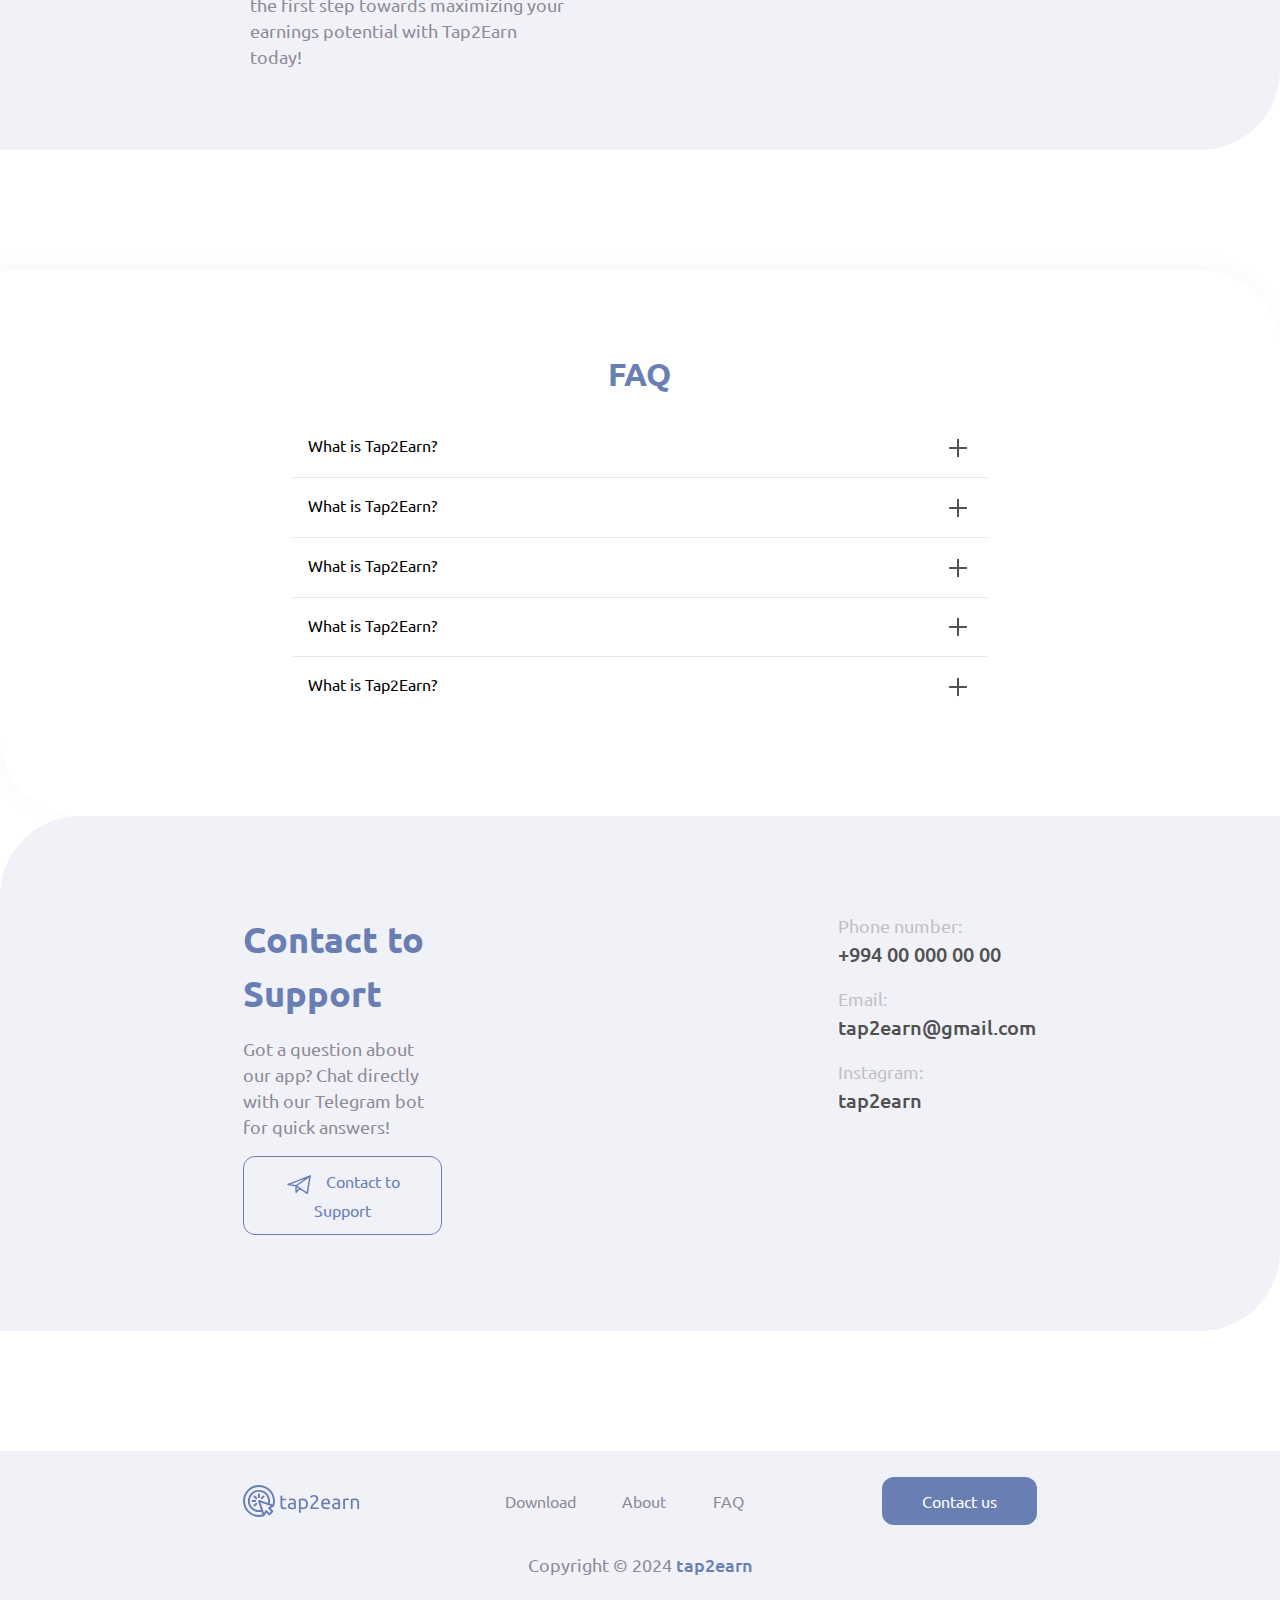
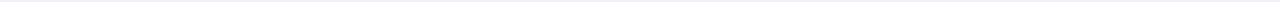
==== commit 95711091: "BA" ====
--- a/index.html
+++ b/index.html
@@ -22,12 +22,12 @@
     <link href="https://cdn.jsdelivr.net/npm/bootstrap@5.3.3/dist/css/bootstrap.min.css" rel="stylesheet"
         integrity="sha384-QWTKZyjpPEjISv5WaRU9OFeRpok6YctnYmDr5pNlyT2bRjXh0JMhjY6hW+ALEwIH" crossorigin="anonymous">
     <link rel="stylesheet" href="/assets/css/style.css">
-    <title>Document</title>
+    <title>Tap2Earn</title>
 
     <script src="./assets/js/main.js"></script>
 </head>
 
-<body>
+<body id="body">
 
     <section id="navbar" class="navbar">
         <div class="narrowContainer">
@@ -38,11 +38,11 @@
                 <div class="navItems">
                     <a href="#hero">Download</a>
                     <a href="#about">About</a>
-                    <a href="">FAQ</a>
+                    <a href="#FAQ">FAQ</a>
                 </div>
                 <div class="loginActions">
                     <button class="mainBtn blueBtn">Contact us</button>
-                    <button class="mainBtn grayBorderBtn">Login</button>
+                    <button id="loginBtn" class="mainBtn grayBorderBtn">Login</button>
                 </div>
             </nav>
         </div>
@@ -217,61 +217,133 @@
             <div class="title w-100 text-center">
                 FAQ
             </div>
-
             <div class="accordion">
                 <div class="accordion-item">
-                    <button class="accordion-header"> 
-                        <span>What is Tap2Earn?</span>
-                        <span><img src="./assets/images/accordionIcon.svg" alt=""></span>
-                    </button>
-                    <div class="accordion-content">
-                        <p>Lorem ipsum dolor sit amet consectetur adipisicing elit. Non quis exercitationem est quae
-                            illum voluptatem laboriosam laborum? Autem ad nobis deleniti ducimus? Sapiente, odio?</p>
-                    </div>
-                </div>
-                <div class="accordion-item">
-                    <button class="accordion-header">
-                        <span>What is Tap2Earn?</span>
-                        <span><img src="./assets/images/accordionIcon.svg" alt=""></span>
-                    </button>
-                    <div class="accordion-content">
-                        <p>Lorem ipsum dolor sit amet consectetur adipisicing elit. Non quis exercitationem est quae
-                            illum voluptatem laboriosam laborum? Autem ad nobis deleniti ducimus? Sapiente, odio?</p>
-                    </div>
-                </div>
-                <div class="accordion-item">
-                    <button class="accordion-header">
-                        <span>What is Tap2Earn?</span>
-                        <span><img src="./assets/images/accordionIcon.svg" alt=""></span>
-                    </button>
-                    <div class="accordion-content">
-                        <p>Lorem ipsum dolor sit amet consectetur adipisicing elit. Non quis exercitationem est quae
-                            illum voluptatem laboriosam laborum? Autem ad nobis deleniti ducimus? Sapiente, odio?</p>
-                    </div>
-                </div>
-                <div class="accordion-item">
-                    <button class="accordion-header">
-                        <span>What is Tap2Earn?</span>
-                        <span><img src="./assets/images/accordionIcon.svg" alt=""></span>
-                    </button>
-                    <div class="accordion-content">
-                        <p>Lorem ipsum dolor sit amet consectetur adipisicing elit. Non quis exercitationem est quae
-                            illum voluptatem laboriosam laborum? Autem ad nobis deleniti ducimus? Sapiente, odio?</p>
-                    </div>
-                </div>
-                <div class="accordion-item">
-                    <button class="accordion-header">
-                        <span>What is Tap2Earn?</span>
-                        <span><img src="./assets/images/accordionIcon.svg" alt=""></span>
-                    </button>
-                    <div class="accordion-content">
-                        <p>Lorem ipsum dolor sit amet consectetur adipisicing elit. Non quis exercitationem est quae
-                            illum voluptatem laboriosam laborum? Autem ad nobis deleniti ducimus? Sapiente, odio?</p>
-                    </div>
-                </div>
-            </div>
-        </div>
-    </section>
+                    <button class="accordion-header">
+                        <span>What is Tap2Earn?</span>
+                        <span><img src="./assets/images/accordionIcon.svg" alt=""></span>
+                    </button>
+                    <div class="accordion-content">
+                        <p>Lorem ipsum dolor sit amet consectetur adipisicing elit. Non quis exercitationem est quae
+                            illum voluptatem laboriosam laborum? Autem ad nobis deleniti ducimus? Sapiente, odio?</p>
+                    </div>
+                </div>
+                <div class="accordion-item">
+                    <button class="accordion-header">
+                        <span>What is Tap2Earn?</span>
+                        <span><img src="./assets/images/accordionIcon.svg" alt=""></span>
+                    </button>
+                    <div class="accordion-content">
+                        <p>Lorem ipsum dolor sit amet consectetur adipisicing elit. Non quis exercitationem est quae
+                            illum voluptatem laboriosam laborum? Autem ad nobis deleniti ducimus? Sapiente, odio?</p>
+                    </div>
+                </div>
+                <div class="accordion-item">
+                    <button class="accordion-header">
+                        <span>What is Tap2Earn?</span>
+                        <span><img src="./assets/images/accordionIcon.svg" alt=""></span>
+                    </button>
+                    <div class="accordion-content">
+                        <p>Lorem ipsum dolor sit amet consectetur adipisicing elit. Non quis exercitationem est quae
+                            illum voluptatem laboriosam laborum? Autem ad nobis deleniti ducimus? Sapiente, odio?</p>
+                    </div>
+                </div>
+                <div class="accordion-item">
+                    <button class="accordion-header">
+                        <span>What is Tap2Earn?</span>
+                        <span><img src="./assets/images/accordionIcon.svg" alt=""></span>
+                    </button>
+                    <div class="accordion-content">
+                        <p>Lorem ipsum dolor sit amet consectetur adipisicing elit. Non quis exercitationem est quae
+                            illum voluptatem laboriosam laborum? Autem ad nobis deleniti ducimus? Sapiente, odio?</p>
+                    </div>
+                </div>
+                <div class="accordion-item">
+                    <button class="accordion-header">
+                        <span>What is Tap2Earn?</span>
+                        <span><img src="./assets/images/accordionIcon.svg" alt=""></span>
+                    </button>
+                    <div class="accordion-content">
+                        <p>Lorem ipsum dolor sit amet consectetur adipisicing elit. Non quis exercitationem est quae
+                            illum voluptatem laboriosam laborum? Autem ad nobis deleniti ducimus? Sapiente, odio?</p>
+                    </div>
+                </div>
+            </div>
+        </div>
+    </section>
+
+    <section id="contact" class="contact">
+        <div class="card halfRounded">
+            <div class="narrowContainer contactContainer">
+                <div class="col-3 left">
+                    <div class="title">Contact to Support</div>
+                    <div class="subtitle">Got a question about our app? 
+                        Chat directly with our 
+                        Telegram bot for quick
+                        answers!</div>
+                    <button class="mainBtn blueBorderBtn">
+                        <img src="./assets/images/sendIcon.svg" alt="download" class="me-2">
+                        Contact to Support
+                    </button>
+                </div>
+                <div class="col-3 right">
+                    <div>
+                        <div class="title">Phone number:</div>
+                        <div class="subtitle">+994 00 000 00 00</div>
+                    </div>
+
+                    <div>
+                        <div class="title">Email:</div>
+                        <div class="subtitle">tap2earn@gmail.com</div>
+                    </div>
+
+                    <div>
+                        <div class="title">Instagram:</div>
+                        <div class="subtitle">tap2earn</div>
+                    </div>
+                </div>
+            </div>
+
+        </div>
+    </section>
+
+    <section id="footer" class="footer">
+        <div class="narrowContainer">
+            <nav class="nav">
+                <div class="logo">
+                    <img src="./assets/images/mainLogo.svg" alt="">
+                </div>
+                <div class="navItems">
+                    <a href="#hero">Download</a>
+                    <a href="#about">About</a>
+                    <a href="#FAQ">FAQ</a>
+                </div>
+                <div class="loginActions">
+                    <button class="mainBtn blueBtn">Contact us</button>
+                </div>
+            </nav>
+        </div>
+
+        <div class="copyright">
+            Copyright © 2024 <span>tap2earn</span>
+        </div>
+    </section>
+
+    <!-- Popups -->
+
+    <div id="popupParent" class="popupParent d-none">
+        <div class="popup">
+            <div class="title">
+                Log in to your account.
+            </div>
+            <div class="subtitle">
+                Access your coin wallet to view your balance, effortlessly convert your coins to USDT with just a few
+                clicks, and withdraw your funds quickly and securely whenever you need, ensuring a seamless and
+                efficient experience.
+            </div>
+
+        </div>
+    </div>
 
 </body>
 
--- a/assets/css/style.css
+++ b/assets/css/style.css
@@ -91,23 +91,23 @@
     align-items: center;
 }
 
-.navbar .logo {
+.logo {
     cursor: pointer;
 }
 
-.navbar .navItems {
+.navItems {
     width: 30%;
     display: flex;
     justify-content: space-between;
     font-weight: 400;
 }
 
-.navbar .navItems a {
+.navItems a {
     color: var(--gray);
     text-decoration: none;
 }
 
-.navbar .loginActions {
+.loginActions {
     display: flex;
     gap: 10px;
 }
@@ -356,4 +356,89 @@
 .accordion-content.open {
     max-height: 200px;
     padding: 15px;
+}
+
+/* Contact */
+
+.contact .card{
+    padding: 96px 0;
+}
+
+.contactContainer{
+    display: flex;
+    justify-content: space-between;
+}
+
+.contactContainer .left,
+.contactContainer .right{
+    display: flex;
+    flex-direction: column;
+    gap: 16px;
+}
+
+.contactContainer .left .title{
+    font-weight: 700;
+    font-size: 36px;
+    color: var(--blue);
+}
+
+.contactContainer .left .subtitle{
+    font-weight: 400;
+    font-size: 18px;
+    color: var(--gray);
+    line-height: 26px;
+}
+
+.contactContainer .right .title{
+    font-weight: 400;
+    font-size: 18px;
+    color:  #c0c0c0;
+}
+
+.contactContainer .right .subtitle{
+    font-weight: 500;
+    font-size: 20px;
+    color: #515151
+}
+
+/* Footer */
+
+.footer{
+    margin-top: 120px;
+    background-color: var(--cardGray);
+}
+
+.copyright{
+    font-size: 18px;
+    width: 100%;
+    text-align: center;
+    padding-bottom: 24px;
+    color: var(--gray);
+}
+
+.copyright span{
+    color: var(--blue);
+    font-weight: 500;
+}
+
+/* Popup */
+
+.popupParent{
+    position: absolute;
+    width: 100vw;
+    height: 100vh;
+    top: 0;
+    left: 0;
+    background-color: rgba(0, 0, 0, 0.404);
+    z-index: 11;
+}
+
+.popup{
+    position: absolute;
+    background-color: var(--white);
+    border-radius: 40px;
+    padding: 53px;
+    top: 50%;
+    left: 50%;
+    transform: translate(-50% , -50%);
 }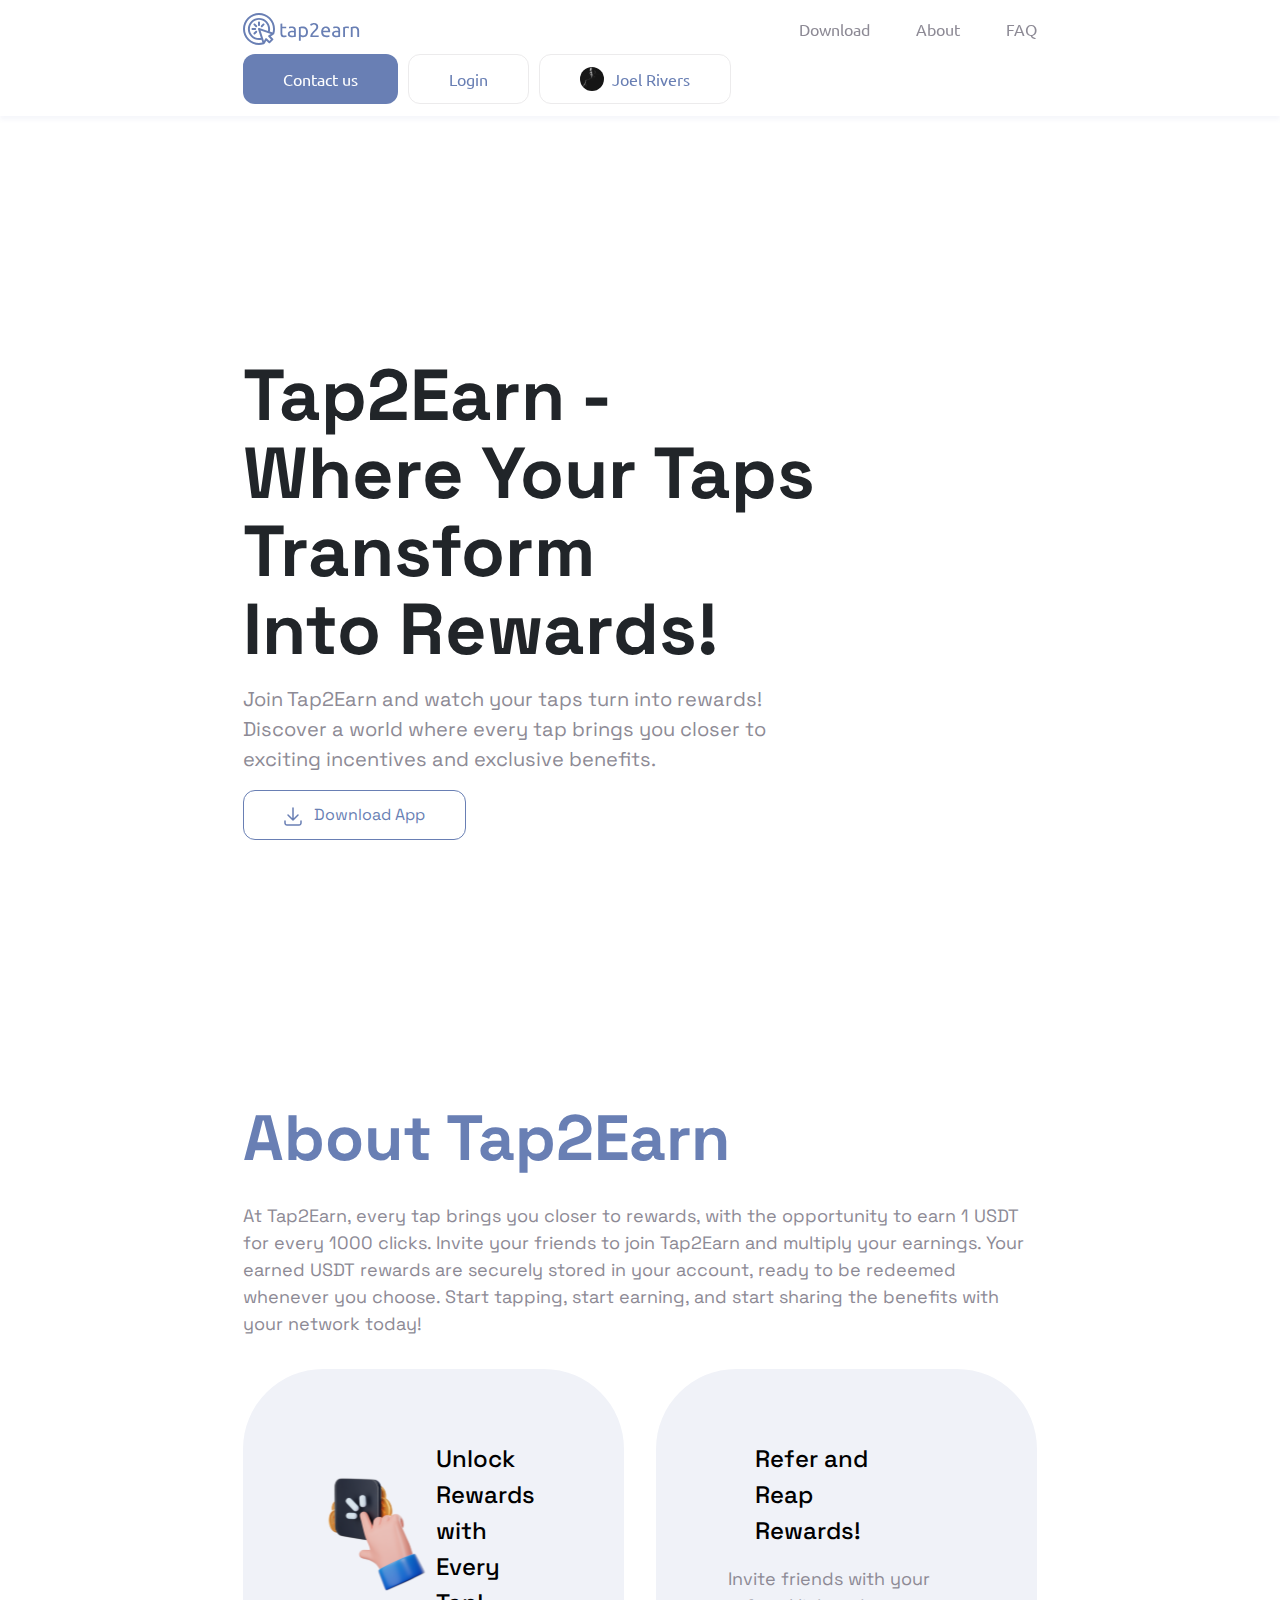
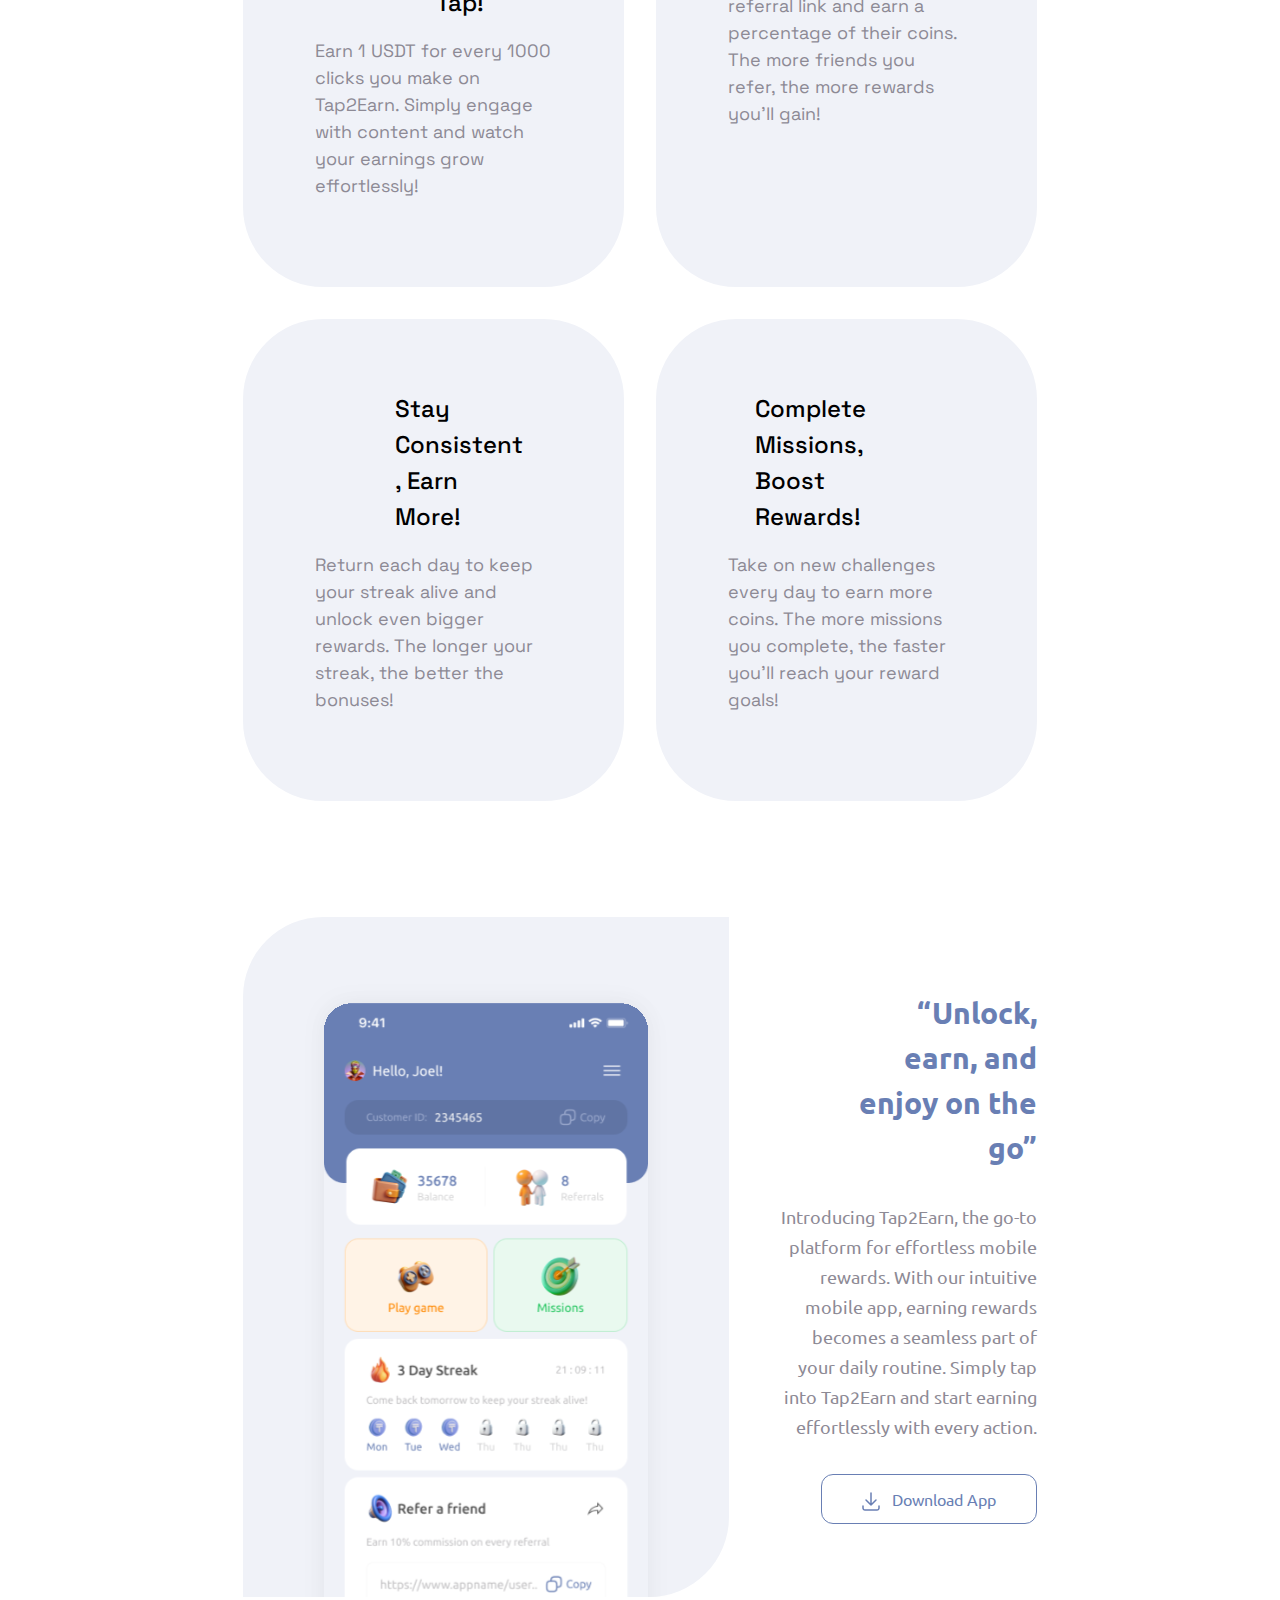
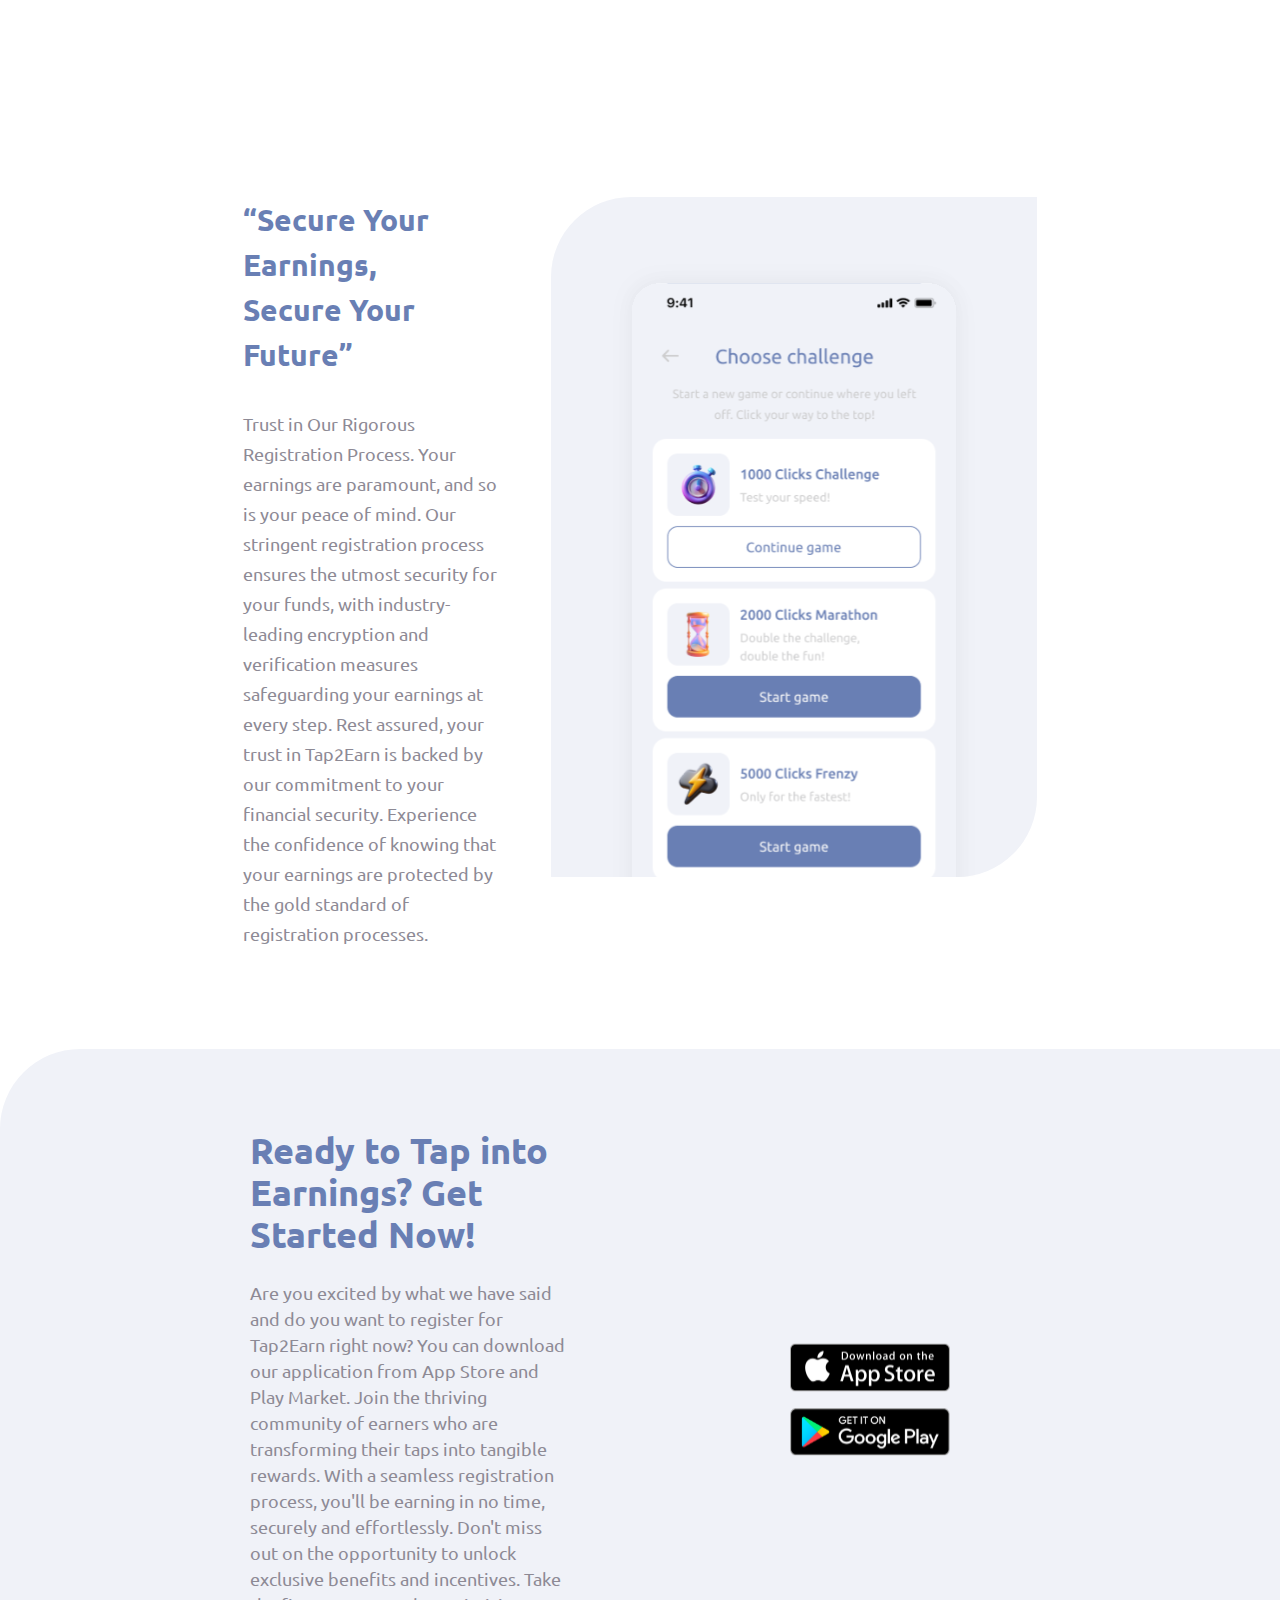
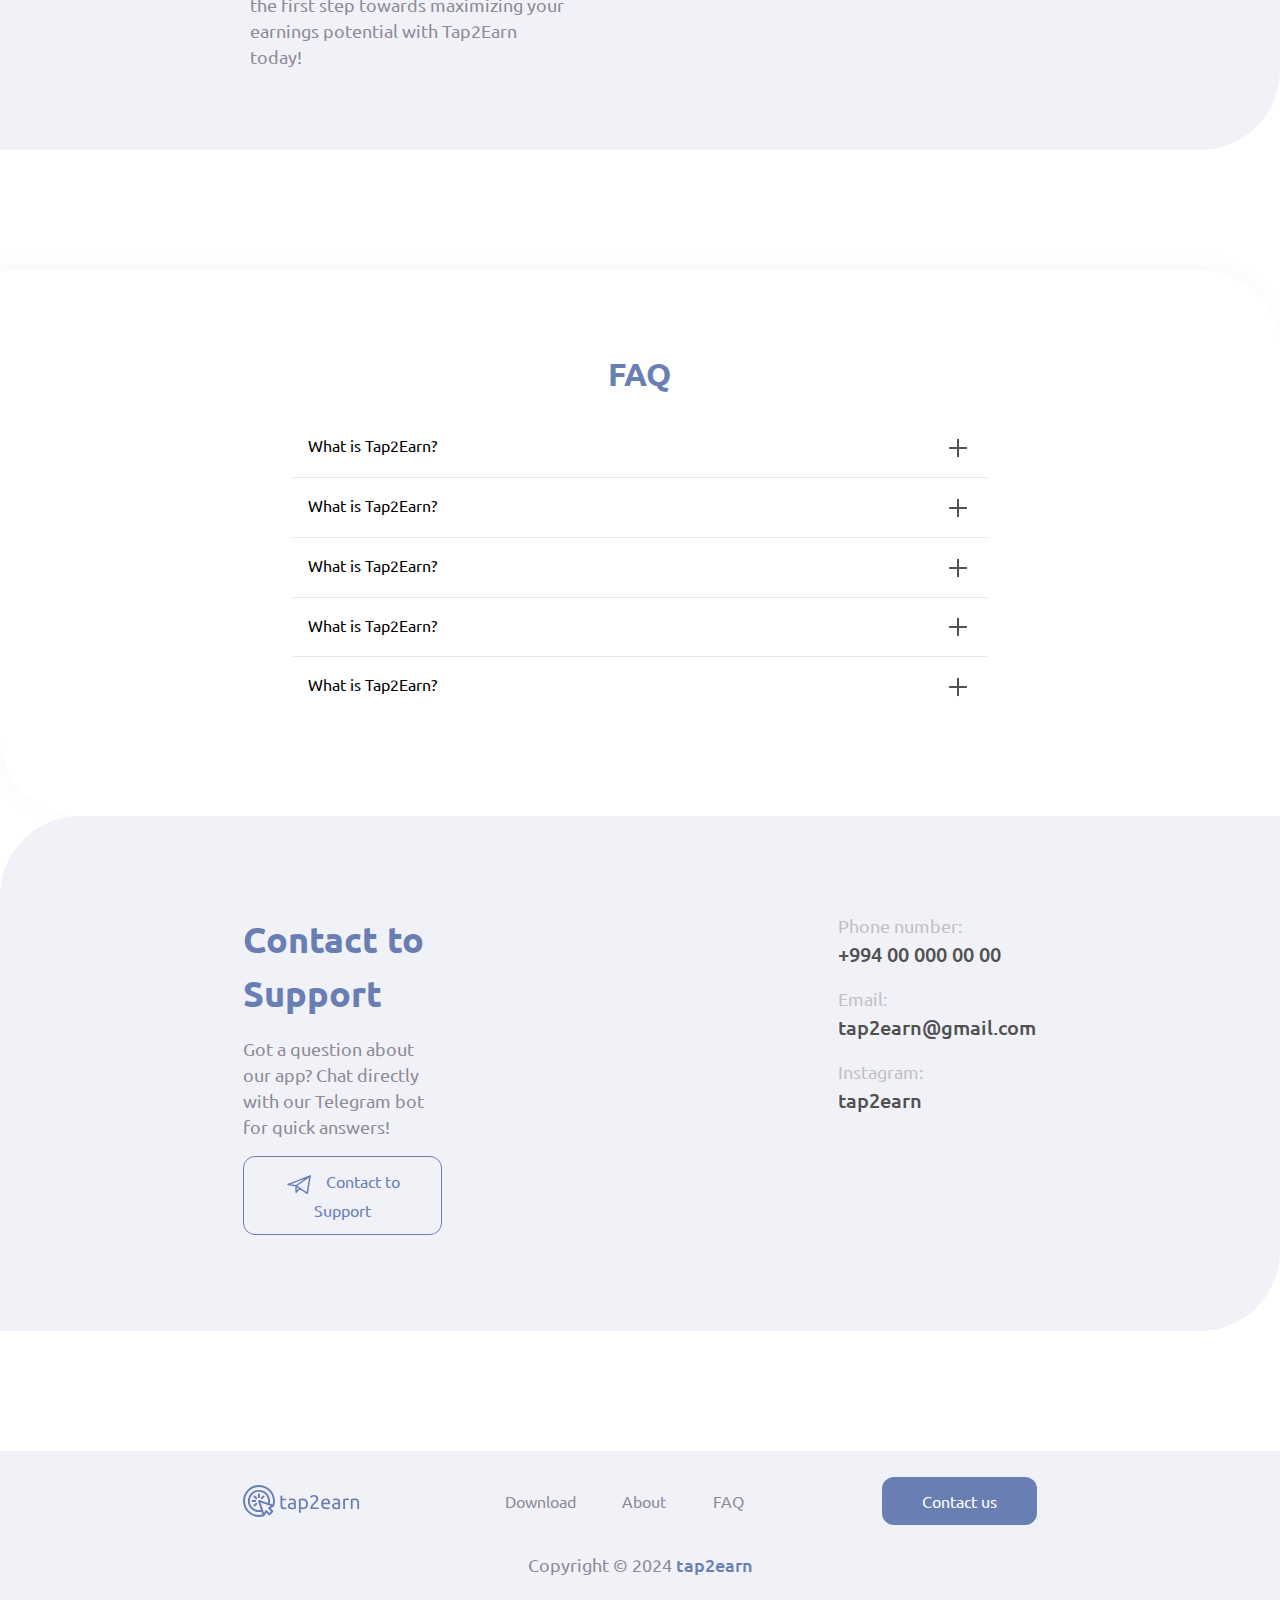
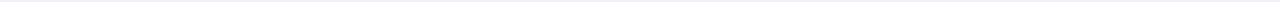
==== commit 1bd4defa: "BA" ====
--- a/index.html
+++ b/index.html
@@ -25,6 +25,7 @@
     <title>Tap2Earn</title>
 
     <script src="./assets/js/main.js"></script>
+    <script src="./assets/js/popup.js" ></script>
 </head>
 
 <body id="body">
@@ -32,7 +33,7 @@
     <section id="navbar" class="navbar">
         <div class="narrowContainer">
             <nav class="nav">
-                <div class="logo">
+                <div id="homeBtn" class="logo">
                     <img src="./assets/images/mainLogo.svg" alt="">
                 </div>
                 <div class="navItems">
@@ -43,6 +44,10 @@
                 <div class="loginActions">
                     <button class="mainBtn blueBtn">Contact us</button>
                     <button id="loginBtn" class="mainBtn grayBorderBtn">Login</button>
+                    <button id="profileBtn" class="mainBtn grayBorderBtn" >
+                        <img src="./assets/images/profilePhoto.svg" alt="PP">
+                        Joel Rivers
+                    </button>
                 </div>
             </nav>
         </div>
@@ -341,7 +346,19 @@
                 clicks, and withdraw your funds quickly and securely whenever you need, ensuring a seamless and
                 efficient experience.
             </div>
-
+            <div id="customerId" class="mainInput customerInput">
+                    <input type="text" required="" autocomplete="off">
+                    <label for="name">Customer ID</label>
+            </div>
+
+            <button class="mainBtn blueBtn">
+                <img src="./assets/images/login.svg" alt="login" class="me-2">
+                Log in to your account
+            </button>
+
+            <div id="popupCloseBtn" class="popupCloseBtn">
+                <img src="./assets/images/closePopupIcon.svg" alt="">
+            </div>
         </div>
     </div>
 
--- a/assets/css/style.css
+++ b/assets/css/style.css
@@ -6,6 +6,7 @@
     --blue: #697FB4;
     --white: #fff;
     --cardGray: #F0F2F8;
+    --red: #F34141;
 
     --btnRadius: 12px;
 }
@@ -27,6 +28,11 @@
 
 .narrowContainer {
     width: 62% !important;
+    margin: 0 auto;
+}
+
+.extraNarrowContainer{
+    width: 50% !important;
     margin: 0 auto;
 }
 
@@ -50,6 +56,11 @@
     color: var(--blue);
 }
 
+.grayBtn {
+    border: 1px solid var(--lightGray);
+    color: var(--gray);
+}
+
 .blueBorderBtn {
     border: 1px solid var(--blue);
     color: var(--blue);
@@ -69,6 +80,41 @@
     border-radius: 80px;
     border-top-left-radius: 0;
     border-bottom-right-radius: 0;
+}
+
+.mainInput {
+    font-family: 'Segoe UI', sans-serif;
+    position: relative;
+}
+
+.mainInput input {
+    font-size: 16px;
+    padding: 0.8em;
+    padding-top: 1em;
+    outline: none;
+    border: 1px solid var(--lightGray);
+    background-color: transparent;
+    border-radius: 10px;
+    width: 100%;
+}
+
+.mainInput label {
+    font-size: 100%;
+    position: absolute;
+    left: 0;
+    padding: 0.8em;
+    margin-left: 0.5em;
+    pointer-events: none;
+    transition: all 0.3s ease;
+    color: #0000004D
+}
+
+.mainInput :is(input:focus, input:valid)~label {
+    transform: translateY(-18%) scale(.8    );
+    margin: 0em;
+    margin-left: 0.3em;
+    padding: 0.4em;
+    border-radius: 10px;
 }
 
 
@@ -319,7 +365,7 @@
     border-bottom: none;
 }
 
-.accordion-item p{
+.accordion-item p {
     font-weight: 400;
     font-size: 18px;
 }
@@ -360,42 +406,42 @@
 
 /* Contact */
 
-.contact .card{
+.contact .card {
     padding: 96px 0;
 }
 
-.contactContainer{
+.contactContainer {
     display: flex;
     justify-content: space-between;
 }
 
 .contactContainer .left,
-.contactContainer .right{
+.contactContainer .right {
     display: flex;
     flex-direction: column;
     gap: 16px;
 }
 
-.contactContainer .left .title{
+.contactContainer .left .title {
     font-weight: 700;
     font-size: 36px;
     color: var(--blue);
 }
 
-.contactContainer .left .subtitle{
+.contactContainer .left .subtitle {
     font-weight: 400;
     font-size: 18px;
     color: var(--gray);
     line-height: 26px;
 }
 
-.contactContainer .right .title{
-    font-weight: 400;
-    font-size: 18px;
-    color:  #c0c0c0;
-}
-
-.contactContainer .right .subtitle{
+.contactContainer .right .title {
+    font-weight: 400;
+    font-size: 18px;
+    color: #c0c0c0;
+}
+
+.contactContainer .right .subtitle {
     font-weight: 500;
     font-size: 20px;
     color: #515151
@@ -403,12 +449,12 @@
 
 /* Footer */
 
-.footer{
+.footer {
     margin-top: 120px;
     background-color: var(--cardGray);
 }
 
-.copyright{
+.copyright {
     font-size: 18px;
     width: 100%;
     text-align: center;
@@ -416,29 +462,127 @@
     color: var(--gray);
 }
 
-.copyright span{
+.copyright span {
     color: var(--blue);
     font-weight: 500;
 }
 
 /* Popup */
 
-.popupParent{
-    position: absolute;
+.popupParent {
+    position: fixed;
     width: 100vw;
     height: 100vh;
     top: 0;
     left: 0;
-    background-color: rgba(0, 0, 0, 0.404);
+    background-color: rgba(0, 0, 0, 0.719);
     z-index: 11;
 }
 
-.popup{
+.popup {
     position: absolute;
     background-color: var(--white);
     border-radius: 40px;
-    padding: 53px;
-    top: 50%;
-    left: 50%;
-    transform: translate(-50% , -50%);
-}+    padding: 53px 150px;
+    top: 50vh;
+    left: 50vw;
+    transform: translate(-50%, -50%);
+    display: flex;
+    flex-direction: column;
+    align-items: center;
+    text-align: center;
+}
+
+.popupCloseBtn {
+    position: absolute;
+    top: 53px;
+    right: 60px;
+    cursor: pointer;
+}
+
+.popup .title {
+    font-size: 36px;
+    font-weight: 700;
+    color: #000;
+}
+
+.popup .subtitle {
+    font-size: 18px;
+    line-height: 26px;
+    margin-top: 24px;
+    font-weight: 400;
+    color: var(--gray);
+}
+
+.popup button {
+    width: 300px;
+}
+
+.customerInput {
+    margin-top: 96px;
+    width: 300px;
+}
+
+/* Profile */
+
+#profileBtn {
+    display: flex;
+    gap: 8px;
+}
+
+.tabPages {
+    height: 46px;
+    margin-top: 24px;
+    border-bottom: 1px solid;
+    color: var(--lightGray);
+    display: flex;
+}
+
+.tabPages .tab{
+    color: var(--gray);
+    font-size: 14px;
+    font-weight: 500;
+    height: 32px;
+    cursor: pointer;
+}
+
+.tabPages .tab.active{
+    color: var(--blue);
+    border-bottom: 2px solid var(--blue);
+}
+
+.tabPages .extraNarrowContainer{
+    display: flex;
+    justify-content: space-between;
+    align-items: end;
+}
+
+.profileForm .narrowContainer{
+    margin-top: 36px;
+    display: flex;
+    flex-direction: column;
+    gap: 16px;
+}
+
+.profileForm .title{
+    font-weight: 500;
+    font-size: 14px;
+    color: var(--gray);
+}
+
+.profileForm .narrowContainer button{
+    width: 100%;
+    display: flex;
+    gap: 8px;
+    padding: 14px 16px;
+}
+
+.profileForm .narrowContainer img{
+    width: 24px;
+    height: 24px;
+}
+
+#logoutBtn{
+    color: var(--red);
+}
+
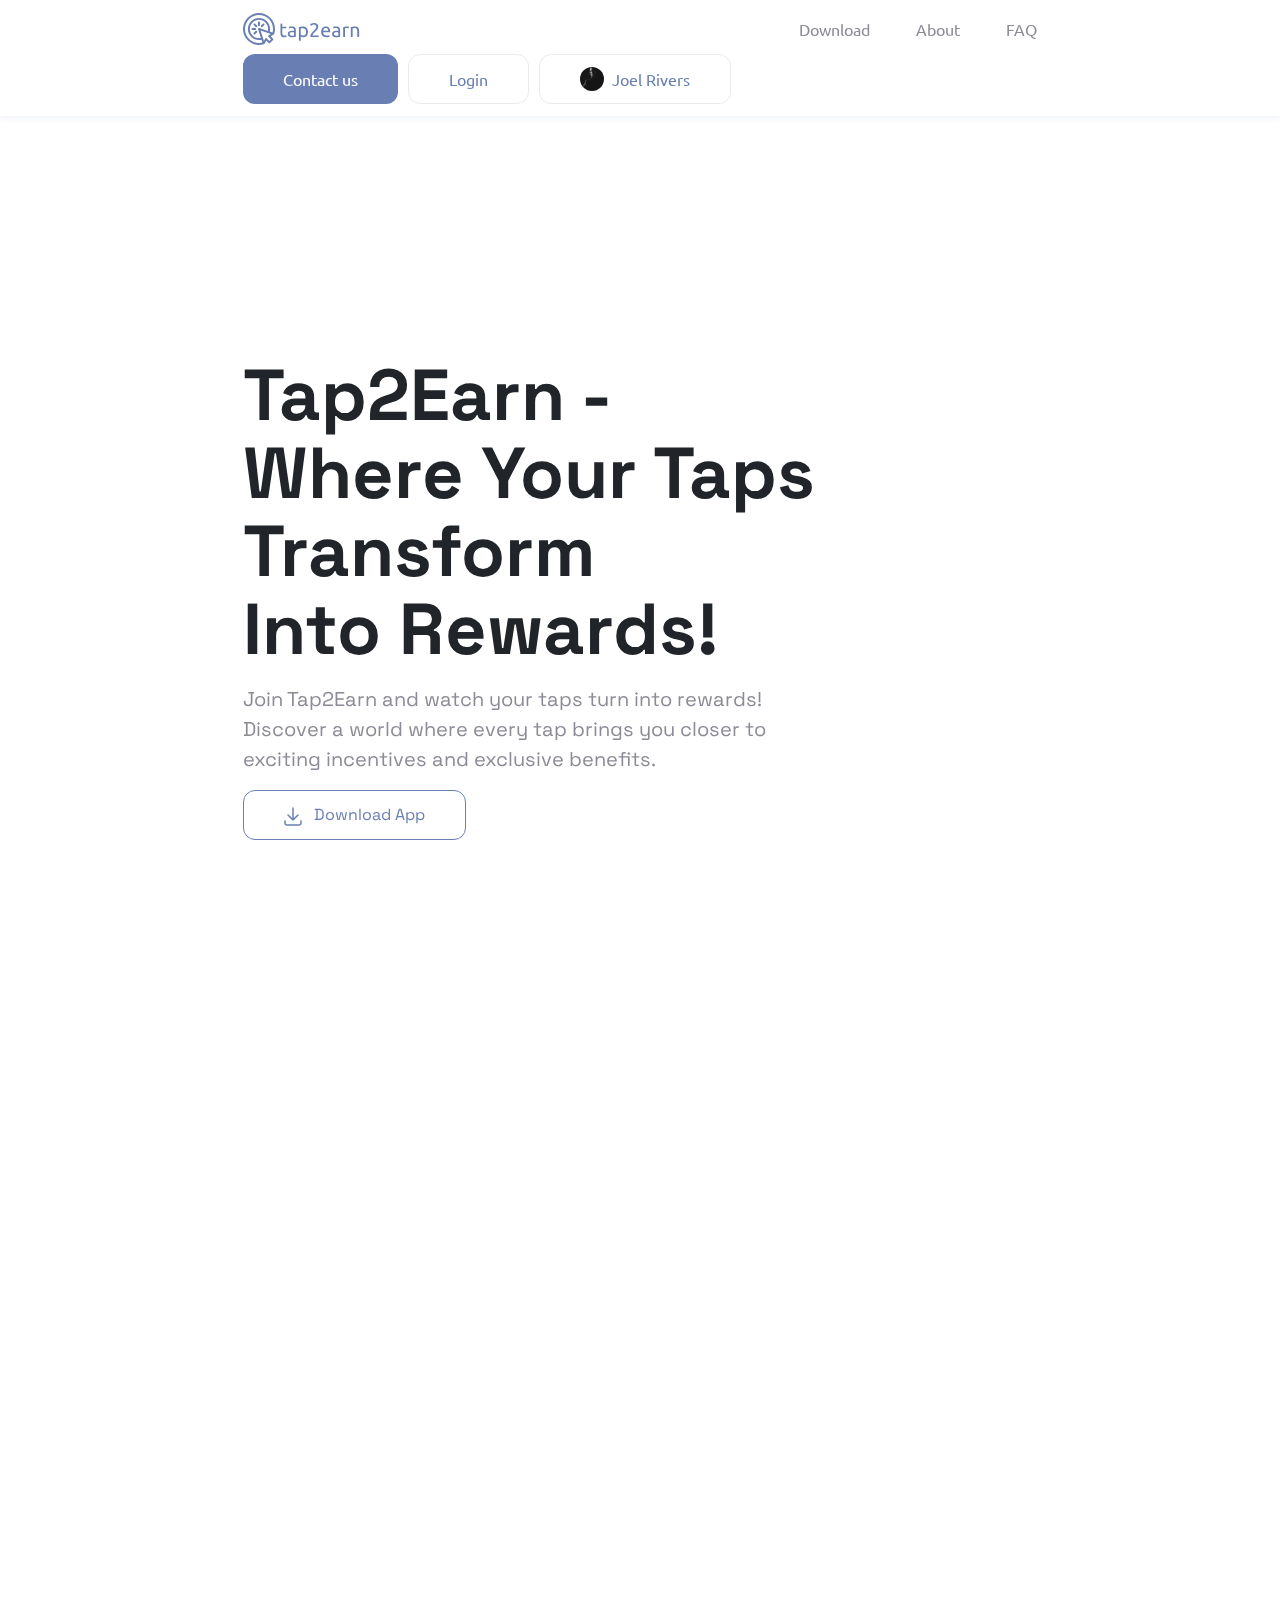
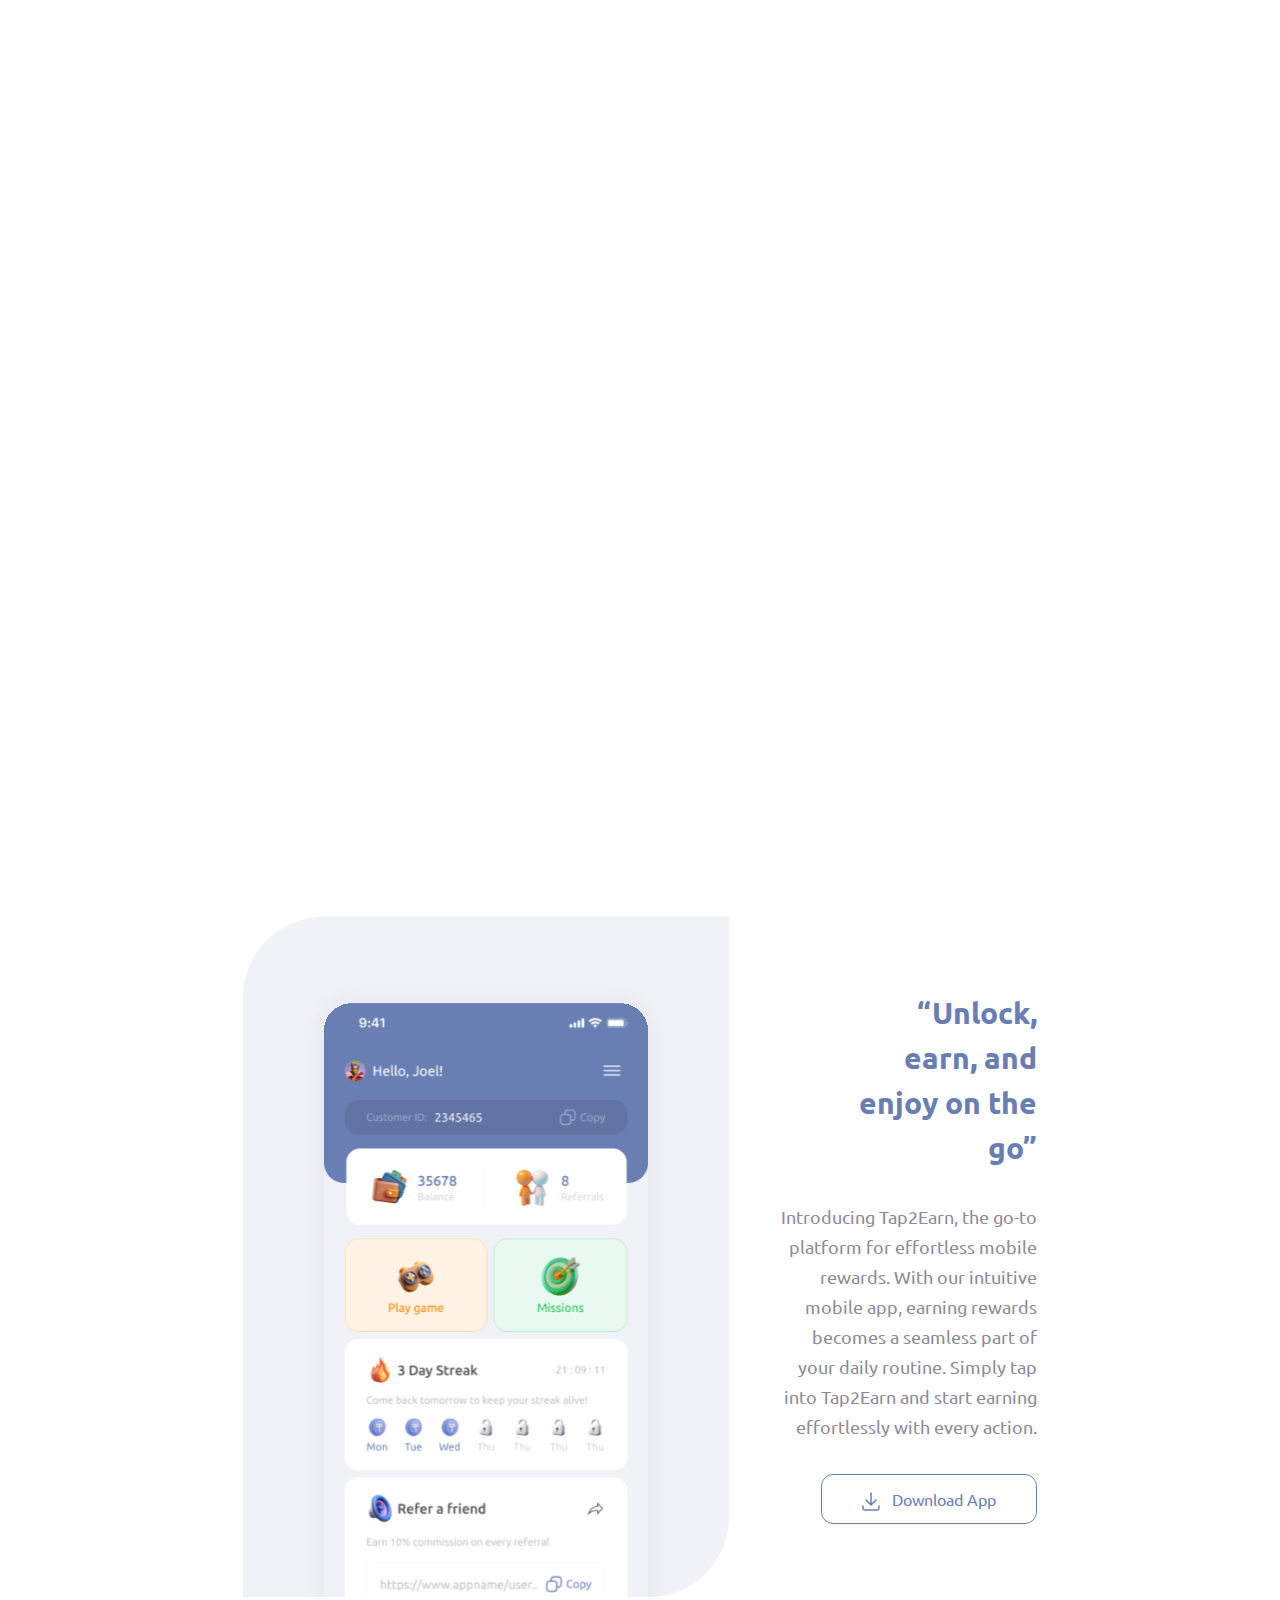
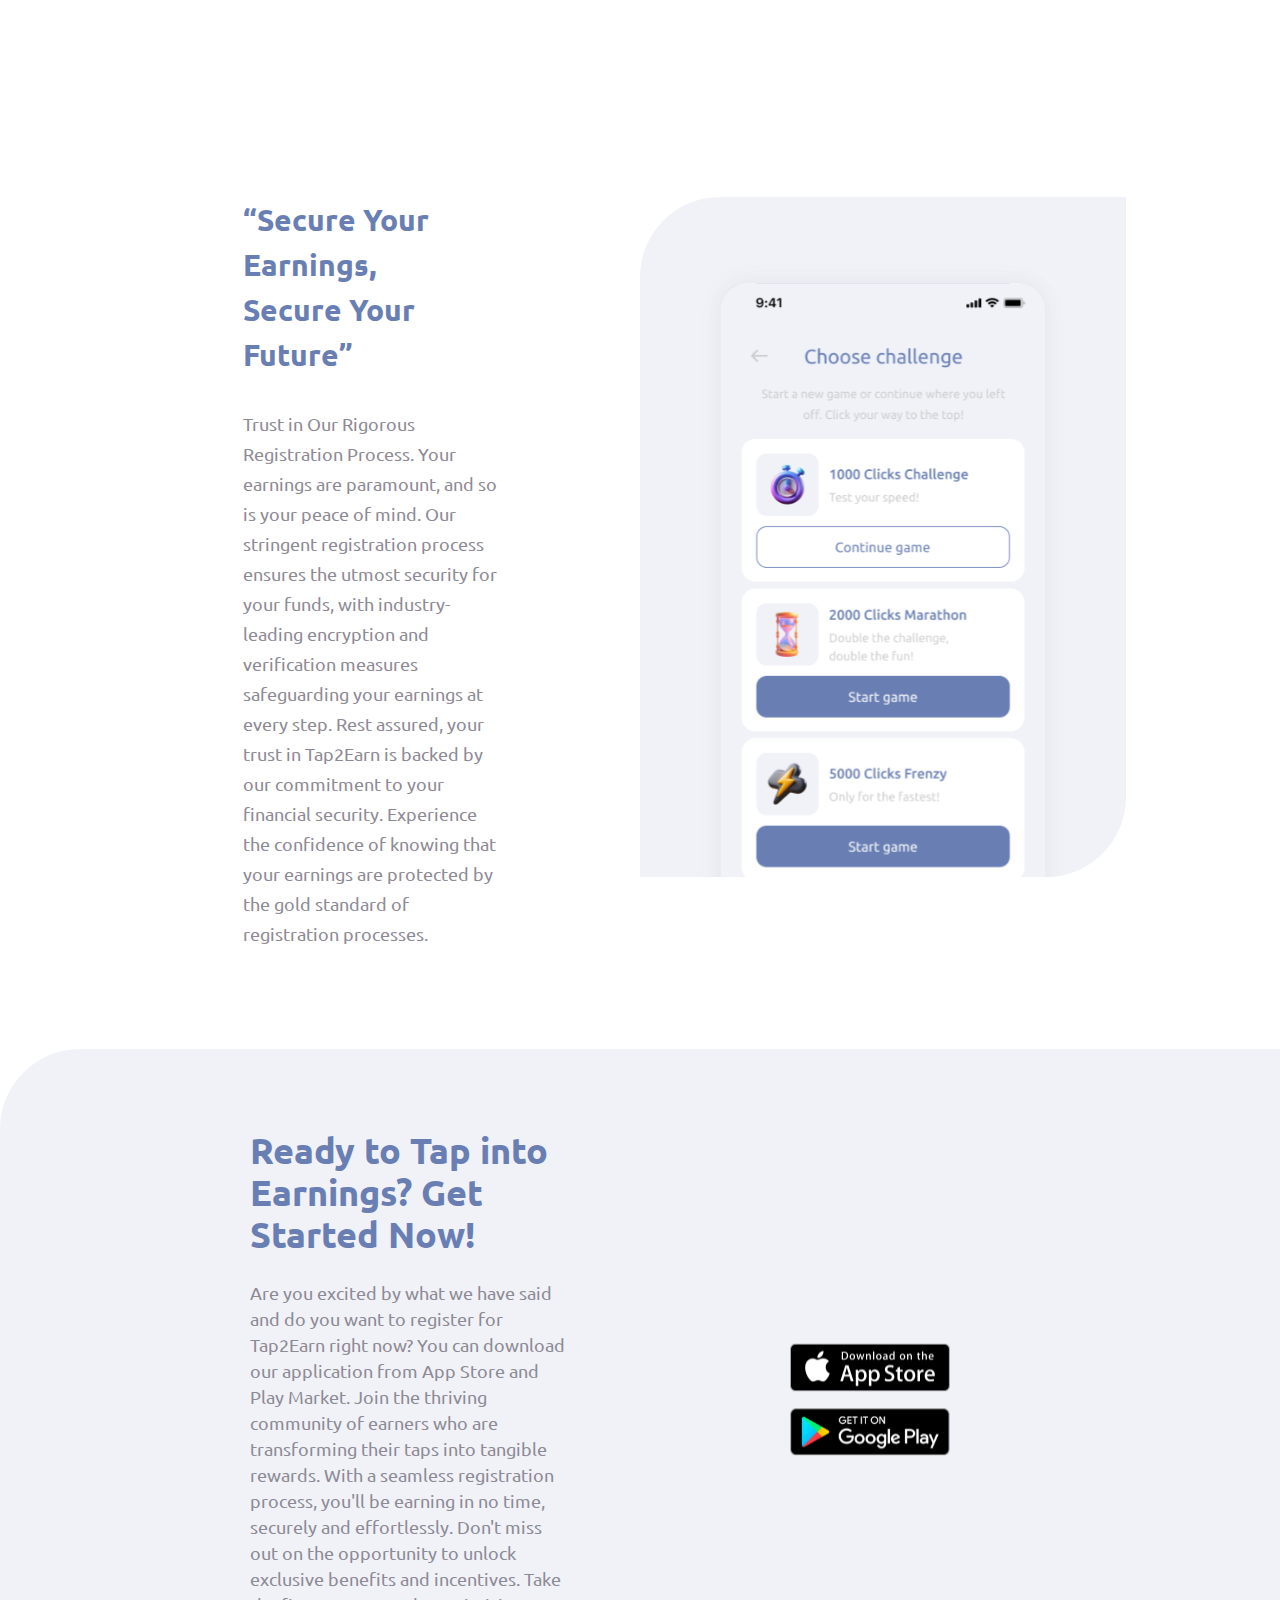
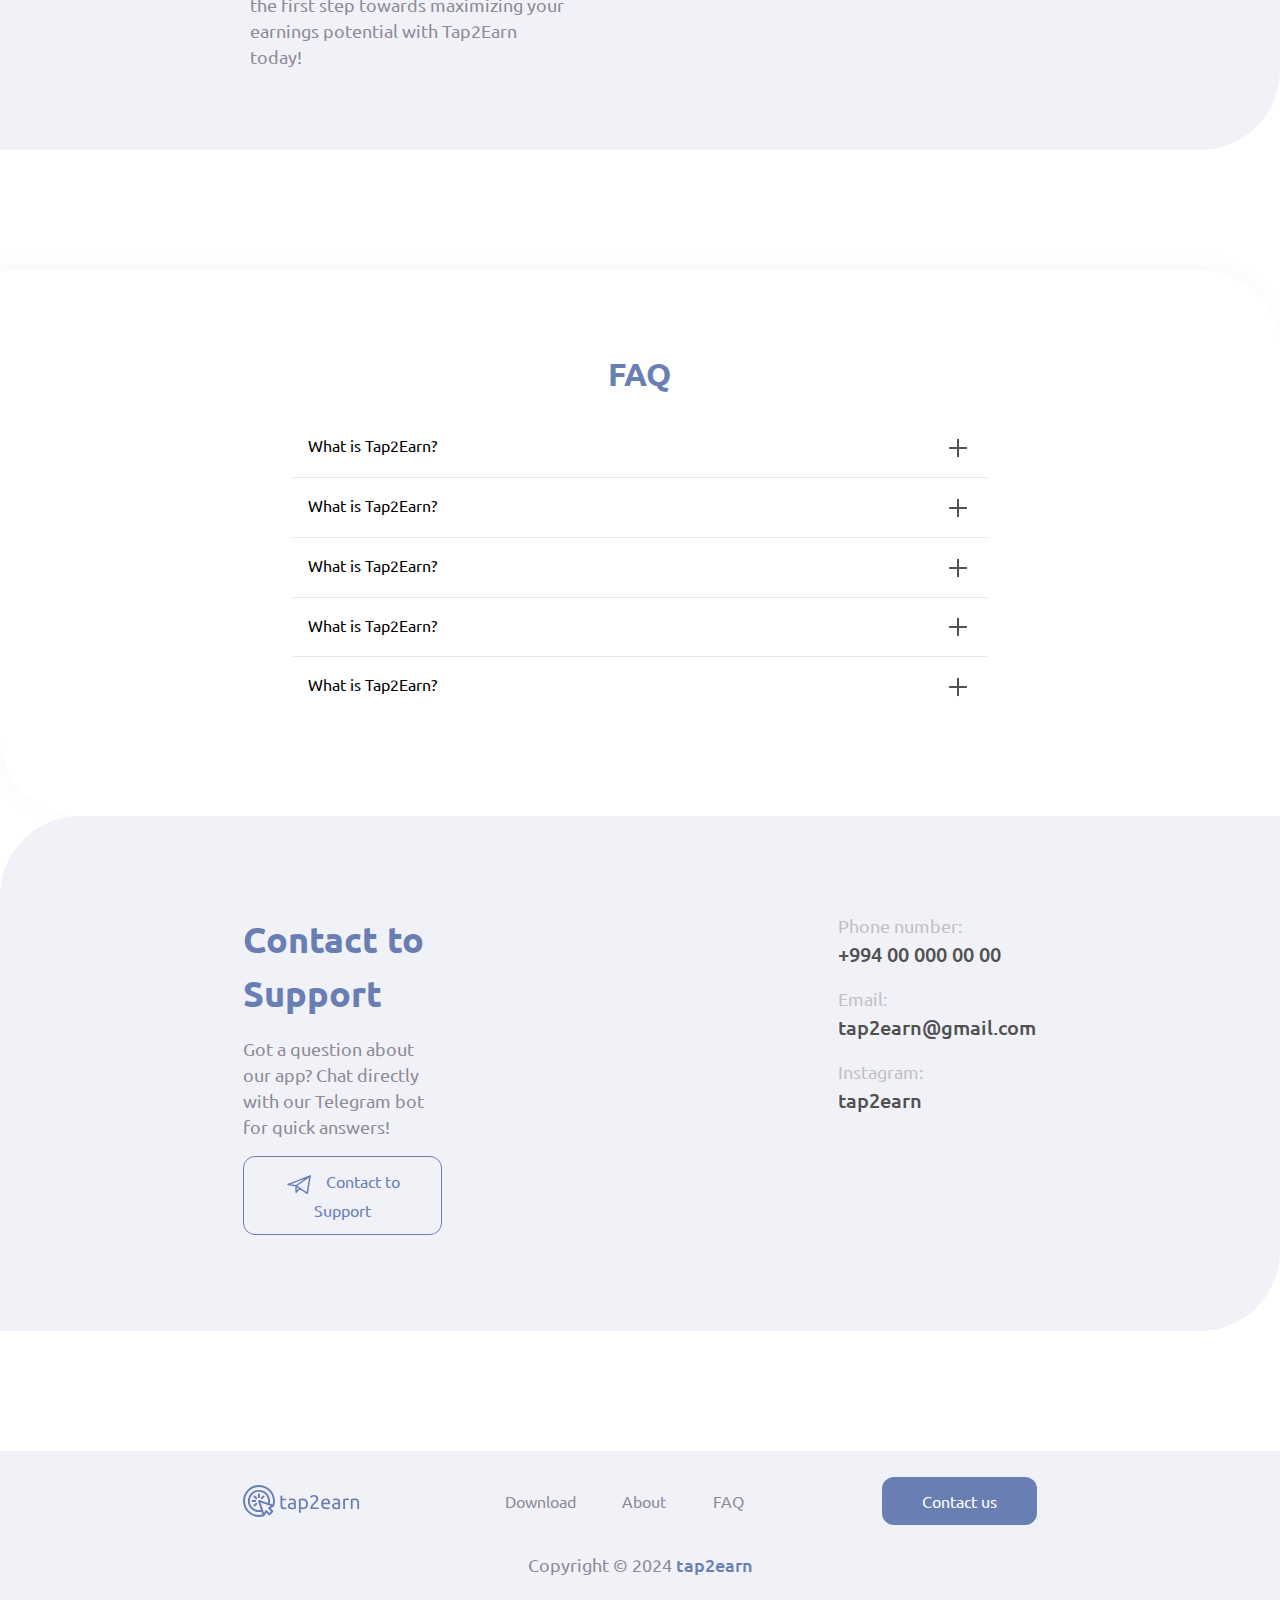
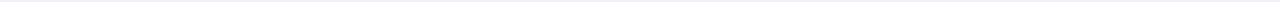
==== commit 07e4e487: "BA" ====
--- a/index.html
+++ b/index.html
@@ -22,10 +22,13 @@
     <link href="https://cdn.jsdelivr.net/npm/bootstrap@5.3.3/dist/css/bootstrap.min.css" rel="stylesheet"
         integrity="sha384-QWTKZyjpPEjISv5WaRU9OFeRpok6YctnYmDr5pNlyT2bRjXh0JMhjY6hW+ALEwIH" crossorigin="anonymous">
     <link rel="stylesheet" href="/assets/css/style.css">
+    <link rel="stylesheet" href="https://cdn.jsdelivr.net/npm/aos@2.3.4/dist/aos.css">
     <title>Tap2Earn</title>
 
     <script src="./assets/js/main.js"></script>
-    <script src="./assets/js/popup.js" ></script>
+    <script src="./assets/js/popup.js"></script>
+
+    <script src="https://cdn.jsdelivr.net/npm/aos@2.3.4/dist/aos.js"></script>
 </head>
 
 <body id="body">
@@ -44,7 +47,7 @@
                 <div class="loginActions">
                     <button class="mainBtn blueBtn">Contact us</button>
                     <button id="loginBtn" class="mainBtn grayBorderBtn">Login</button>
-                    <button id="profileBtn" class="mainBtn grayBorderBtn" >
+                    <button id="profileBtn" class="mainBtn grayBorderBtn">
                         <img src="./assets/images/profilePhoto.svg" alt="PP">
                         Joel Rivers
                     </button>
@@ -54,7 +57,7 @@
     </section>
 
     <section id="hero" class="hero">
-        <div class="narrowContainer">
+        <div class="narrowContainer" data-aos="fade-right" data-aos-duration="1000">
             <div class="title">
                 Tap2Earn - <br>
                 Where Your Taps <br>
@@ -72,22 +75,22 @@
             </button>
         </div>
 
-        <img src="./assets/images/hero.svg" alt="" class="heroImg">
+        <img src="./assets/images/hero.svg" alt="" class="heroImg" data-aos="fade-left" data-aos-duration="2000">
     </section>
 
     <section id="about" class="about">
         <div class="narrowContainer aboutContainer">
-            <div class="title col-12">
+            <div class="title col-12" data-aos="fade-right" data-aos-duration="1000">
                 About Tap2Earn
             </div>
-            <div class="subtitle col-12">
+            <div class="subtitle col-12" data-aos="fade-left" data-aos-duration="1000">
                 At Tap2Earn, every tap brings you closer to rewards, with the opportunity to earn 1 USDT for every 1000
                 clicks. Invite your friends to join Tap2Earn and multiply your earnings. Your earned USDT rewards are
                 securely stored in your account, ready to be redeemed whenever you choose. Start tapping, start earning,
                 and start sharing the benefits with your network today!
             </div>
 
-            <div class="cardContainer col-xl-6 col-md-12 col-sm-12 pe-3 py-3">
+            <div class="cardContainer col-xl-6 col-md-12 col-sm-12 pe-3 py-3" data-aos="fade-right" data-aos-duration="1000">
                 <div class="card rounded">
                     <div class="top">
                         <img src="./assets/images/card1.svg" alt="">
@@ -100,7 +103,7 @@
                 </div>
             </div>
 
-            <div class="cardContainer col-xl-6 col-md-12 col-sm-12 ps-3 py-3">
+            <div class="cardContainer col-xl-6 col-md-12 col-sm-12 ps-3 py-3" data-aos="fade-left" data-aos-duration="1000">
                 <div class="card rounded">
                     <div class="top">
                         <div class="title">Refer and Reap Rewards!</div>
@@ -113,7 +116,7 @@
                 </div>
             </div>
 
-            <div class="cardContainer col-xl-6 col-md-12 col-sm-12 pe-3 py-3">
+            <div class="cardContainer col-xl-6 col-md-12 col-sm-12 pe-3 py-3" data-aos="fade-right" data-aos-duration="1000">
                 <div class="card rounded">
                     <div class="top">
                         <img src="./assets/images/card3.svg" alt="">
@@ -126,7 +129,7 @@
                 </div>
             </div>
 
-            <div class="cardContainer col-xl-6 col-md-12 col-sm-12 ps-3 py-3">
+            <div class="cardContainer col-xl-6 col-md-12 col-sm-12 ps-3 py-3" data-aos="fade-left" data-aos-duration="1000">
                 <div class="card rounded">
                     <div class="top">
                         <div class="title">Complete Missions, Boost Rewards!</div>
@@ -282,8 +285,8 @@
             <div class="narrowContainer contactContainer">
                 <div class="col-3 left">
                     <div class="title">Contact to Support</div>
-                    <div class="subtitle">Got a question about our app? 
-                        Chat directly with our 
+                    <div class="subtitle">Got a question about our app?
+                        Chat directly with our
                         Telegram bot for quick
                         answers!</div>
                     <button class="mainBtn blueBorderBtn">
@@ -347,8 +350,8 @@
                 efficient experience.
             </div>
             <div id="customerId" class="mainInput customerInput">
-                    <input type="text" required="" autocomplete="off">
-                    <label for="name">Customer ID</label>
+                <input type="text" required="" autocomplete="off">
+                <label for="name">Customer ID</label>
             </div>
 
             <button class="mainBtn blueBtn">
@@ -362,6 +365,10 @@
         </div>
     </div>
 
+    <script>
+        AOS.init();
+    </script>
+
 </body>
 
 </html>--- a/assets/css/style.css
+++ b/assets/css/style.css
@@ -3,10 +3,15 @@
 :root {
     --gray: #8D8A95;
     --lightGray: #ECEBEC;
+    --midGray: #C1C0C2;
+    --darkGray: #515151;
     --blue: #697FB4;
     --white: #fff;
     --cardGray: #F0F2F8;
     --red: #F34141;
+    --lightGreen: #EEF8F3;
+    --green: #53B483;
+
 
     --btnRadius: 12px;
 }
@@ -31,7 +36,7 @@
     margin: 0 auto;
 }
 
-.extraNarrowContainer{
+.extraNarrowContainer {
     width: 50% !important;
     margin: 0 auto;
 }
@@ -59,6 +64,18 @@
 .grayBtn {
     border: 1px solid var(--lightGray);
     color: var(--gray);
+}
+
+.darkGrayBtn {
+    border: 1px solid var(--darkGray);
+    background-color: var(--darkGray);
+    color: var(--white);
+}
+
+.darkGrayBtn.disable {
+    border: 1px solid var(--lightGray);
+    background-color: var(--lightGray);
+    color: var(--white);
 }
 
 .blueBorderBtn {
@@ -110,11 +127,89 @@
 }
 
 .mainInput :is(input:focus, input:valid)~label {
-    transform: translateY(-18%) scale(.8    );
+    transform: translateY(-18%) scale(.8);
     margin: 0em;
     margin-left: 0.3em;
     padding: 0.4em;
     border-radius: 10px;
+}
+
+.custom-select {
+    position: relative;
+    font-family: Arial, sans-serif;
+    width: 100%;
+    padding: 0.8em;
+    padding-top: 1em;
+    border: 1px solid var(--lightGray);
+    border-radius: 10px;
+    color: #0000004D
+}
+
+.selected-option {
+    display: flex;
+    align-items: center;
+    cursor: pointer;
+    height: 20px;
+}
+
+.selected-option img {
+    width: 30px;
+    height: 30px;
+    margin-right: 10px;
+}
+
+.dropdown-options {
+    display: none;
+    position: absolute;
+    top: 100%;
+    left: 0;
+    width: 100%;
+    border: 1px solid var(--lightGray);
+    background: #fff;
+    list-style: none;
+    padding: 0;
+    margin: 0;
+    z-index: 10;
+}
+
+.dropdown-options li {
+    display: flex;
+    align-items: center;
+    padding: 5px 10px;
+    cursor: pointer;
+}
+
+.dropdown-options li img {
+    width: 30px;
+    height: 30px;
+    margin-right: 10px;
+}
+
+.dropdown-options li:hover {
+    background-color: #f0f0f0;
+}
+@media only screen and (max-width: 1200px) {
+    .narrowContainer {
+        width: 72% !important;
+        margin: 0 auto;
+    }
+    
+    .extraNarrowContainer {
+        width: 60% !important;
+        margin: 0 auto;
+    }
+}
+
+@media only screen and (max-width: 630px) {
+    .narrowContainer {
+        width: 85% !important;
+        margin: 0 auto;
+    }
+    
+    .extraNarrowContainer {
+        width: 75% !important;
+        margin: 0 auto;
+    }
 }
 
 
@@ -294,12 +389,12 @@
     line-height: 30px;
 }
 
-.infoContainer .col-6:last-child {
+.infoContainer .col-lg-6:last-child {
     display: flex;
     justify-content: end;
 }
 
-.infoContainer .col-6:last-child .card {
+.infoContainer .col-lg-6:last-child .card {
     flex: none;
 }
 
@@ -493,6 +588,19 @@
     text-align: center;
 }
 
+.popup.successs {
+    top: 50vh;
+    left: 50vw;
+    transform: translate(-50%, -50%);
+    text-align: center;
+    background-color: var(--lightGreen);
+    color: var(--green);
+}
+
+.popup.successs .content {
+    color: var(--green);
+}
+
 .popupCloseBtn {
     position: absolute;
     top: 53px;
@@ -520,6 +628,7 @@
 
 .customerInput {
     margin-top: 96px;
+    margin-bottom: 48px;
     width: 300px;
 }
 
@@ -538,7 +647,7 @@
     display: flex;
 }
 
-.tabPages .tab{
+.tabPages .tab {
     color: var(--gray);
     font-size: 14px;
     font-weight: 500;
@@ -546,43 +655,239 @@
     cursor: pointer;
 }
 
-.tabPages .tab.active{
+.tabPages .tab.active {
     color: var(--blue);
     border-bottom: 2px solid var(--blue);
 }
 
-.tabPages .extraNarrowContainer{
+.tabPages .extraNarrowContainer {
     display: flex;
     justify-content: space-between;
     align-items: end;
 }
 
-.profileForm .narrowContainer{
+.profileForm .narrowContainer {
     margin-top: 36px;
     display: flex;
     flex-direction: column;
     gap: 16px;
 }
 
-.profileForm .title{
+.profileForm .title {
     font-weight: 500;
     font-size: 14px;
     color: var(--gray);
 }
 
-.profileForm .narrowContainer button{
+.profileForm .narrowContainer button {
     width: 100%;
     display: flex;
     gap: 8px;
     padding: 14px 16px;
 }
 
-.profileForm .narrowContainer img{
+.profileForm .narrowContainer img {
     width: 24px;
     height: 24px;
 }
 
-#logoutBtn{
+#logoutBtn {
     color: var(--red);
 }
 
+
+/* Withdraw Section */
+
+.withdrawSection {
+    margin-top: 18px;
+}
+
+.withdrawSection .narrowContainer {
+    display: flex;
+    flex-wrap: wrap;
+    padding: 6px 0;
+}
+
+.withdrawSection .narrowContainer .col-lg-6:nth-child(even) {
+    padding-left: 6px;
+}
+
+.withdrawSection .narrowContainer .col-lg-6:nth-child(odd) {
+    padding-right: 6px;
+}
+
+.withdrawCard {
+    border: 1px solid var(--lightGray);
+    border-radius: 8px;
+    padding: 16px 32px;
+    display: flex;
+    justify-content: space-between;
+    align-items: center;
+}
+
+.withdrawCard .title {
+    font-size: 14px;
+    font-weight: 400;
+    color: var(--midGray);
+}
+
+.withdrawCard .info {
+    font-weight: 500;
+    font-size: 16px;
+    color: var(--darkGray);
+}
+
+.narrowContainer.top>.col-lg-6 {
+    display: flex;
+    flex: 1;
+}
+
+.withdrawSection .narrowContainer .withdrawCard {
+    flex: 1;
+}
+
+.historyBtn {
+    cursor: pointer;
+    color: #E9A23B;
+    font-size: 16px;
+    font-weight: 400;
+}
+
+.addAddressBtn {
+    cursor: pointer;
+    color: var(--blue);
+    font-size: 16px;
+    font-weight: 400;
+}
+
+.col-12 .withdrawCard {
+    padding: 32px 32px;
+
+}
+
+.col-12 .withdrawCard input {
+    border: none;
+    outline: none;
+    font-size: 32px;
+    color: var(--darkGray);
+    width: 100%;
+}
+
+.col-12 .withdrawCard input::-webkit-inner-spin-button,
+.col-12 .withdrawCard input::-webkit-outer-spin-button {
+    -webkit-appearance: none;
+}
+
+.withdrawSection .narrowContainer .col-12 {
+    margin-bottom: 12px;
+}
+
+.withdrawSection .narrowContainer .tag {
+    border: 1px solid var(--lightGray);
+    border-radius: 8px;
+    padding: 10px 16px;
+    color: var(--darkGray);
+}
+
+.bigCards {
+    height: 294px;
+    position: relative;
+}
+
+.circle {
+    width: 60px;
+    height: 60px;
+    border-radius: 50%;
+    background-color: var(--white);
+    border: 1px solid var(--lightGray);
+    position: absolute;
+    top: 50%;
+    left: 50%;
+    transform: translate(-50%, -63%);
+    display: flex;
+    justify-content: center;
+    align-items: center;
+}
+
+.refresh {
+    position: absolute;
+    top: 50%;
+    left: 50%;
+    transform: translate(-50%, -78%);
+}
+
+.whiteLine {
+    background-color: var(--white);
+    width: 60px;
+    height: 12px;
+    position: absolute;
+    top: 50%;
+    left: 50%;
+    transform: translate(-50%, -100%);
+}
+
+@media only screen and (max-width: 1500px) {
+    .withdrawCard {
+        display: block;
+        text-align: center;
+    }
+
+    .bigCards .withdrawCard {
+        display: flex;
+        text-align: start;
+    }
+
+    .addAddressBtn,
+    .historyBtn {
+        margin-top: 20px;
+    }
+}
+
+@media only screen and (max-width: 630px) {
+    body {
+        display: flex;
+        flex-direction: column;
+        min-height: 100vh;
+    }
+
+    .withdrawSection {
+        flex: 1;
+        display: flex;
+        flex-direction: column;
+    }
+    .narrowContainer.top{
+        flex-direction: column;
+    }
+
+    .circle, .whiteLine{
+        top: 22%;
+        left: 50%;
+        transform: translate(-45%, -50%);
+    }
+    .refresh{
+        top: 22%;
+        left: 50%;
+        transform: translate(-40%, -50%);
+    }
+
+    .narrowContainer:last-of-type {
+        flex: 1;
+    }
+
+    .col-12 .withdrawCard input {
+        font-size: 16px;
+    }
+
+    .bigCards .withdrawCard {
+        padding: 6px 16px;
+    }
+
+    .withdrawBtn {
+        align-items: end;
+    }
+
+    #withdrawBtn {
+        width: 100%;
+        height: 50px;
+    }
+}